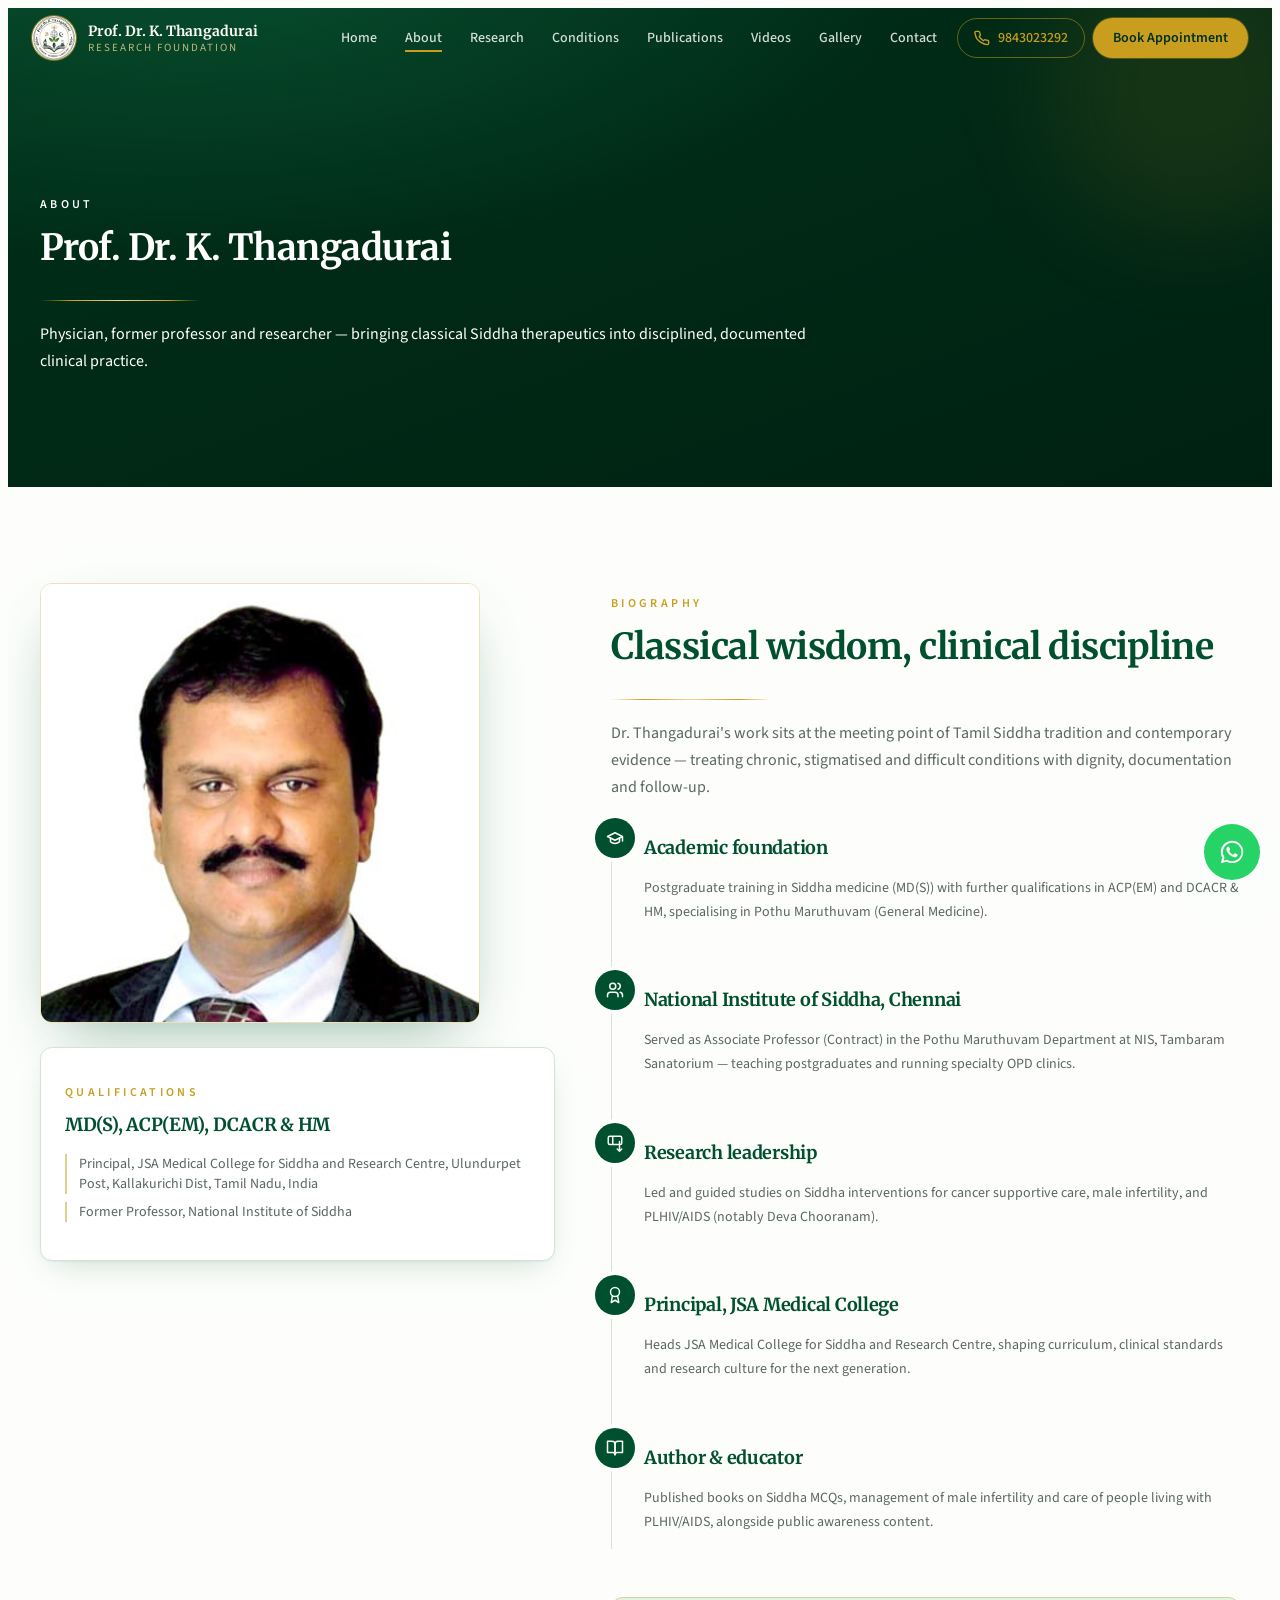
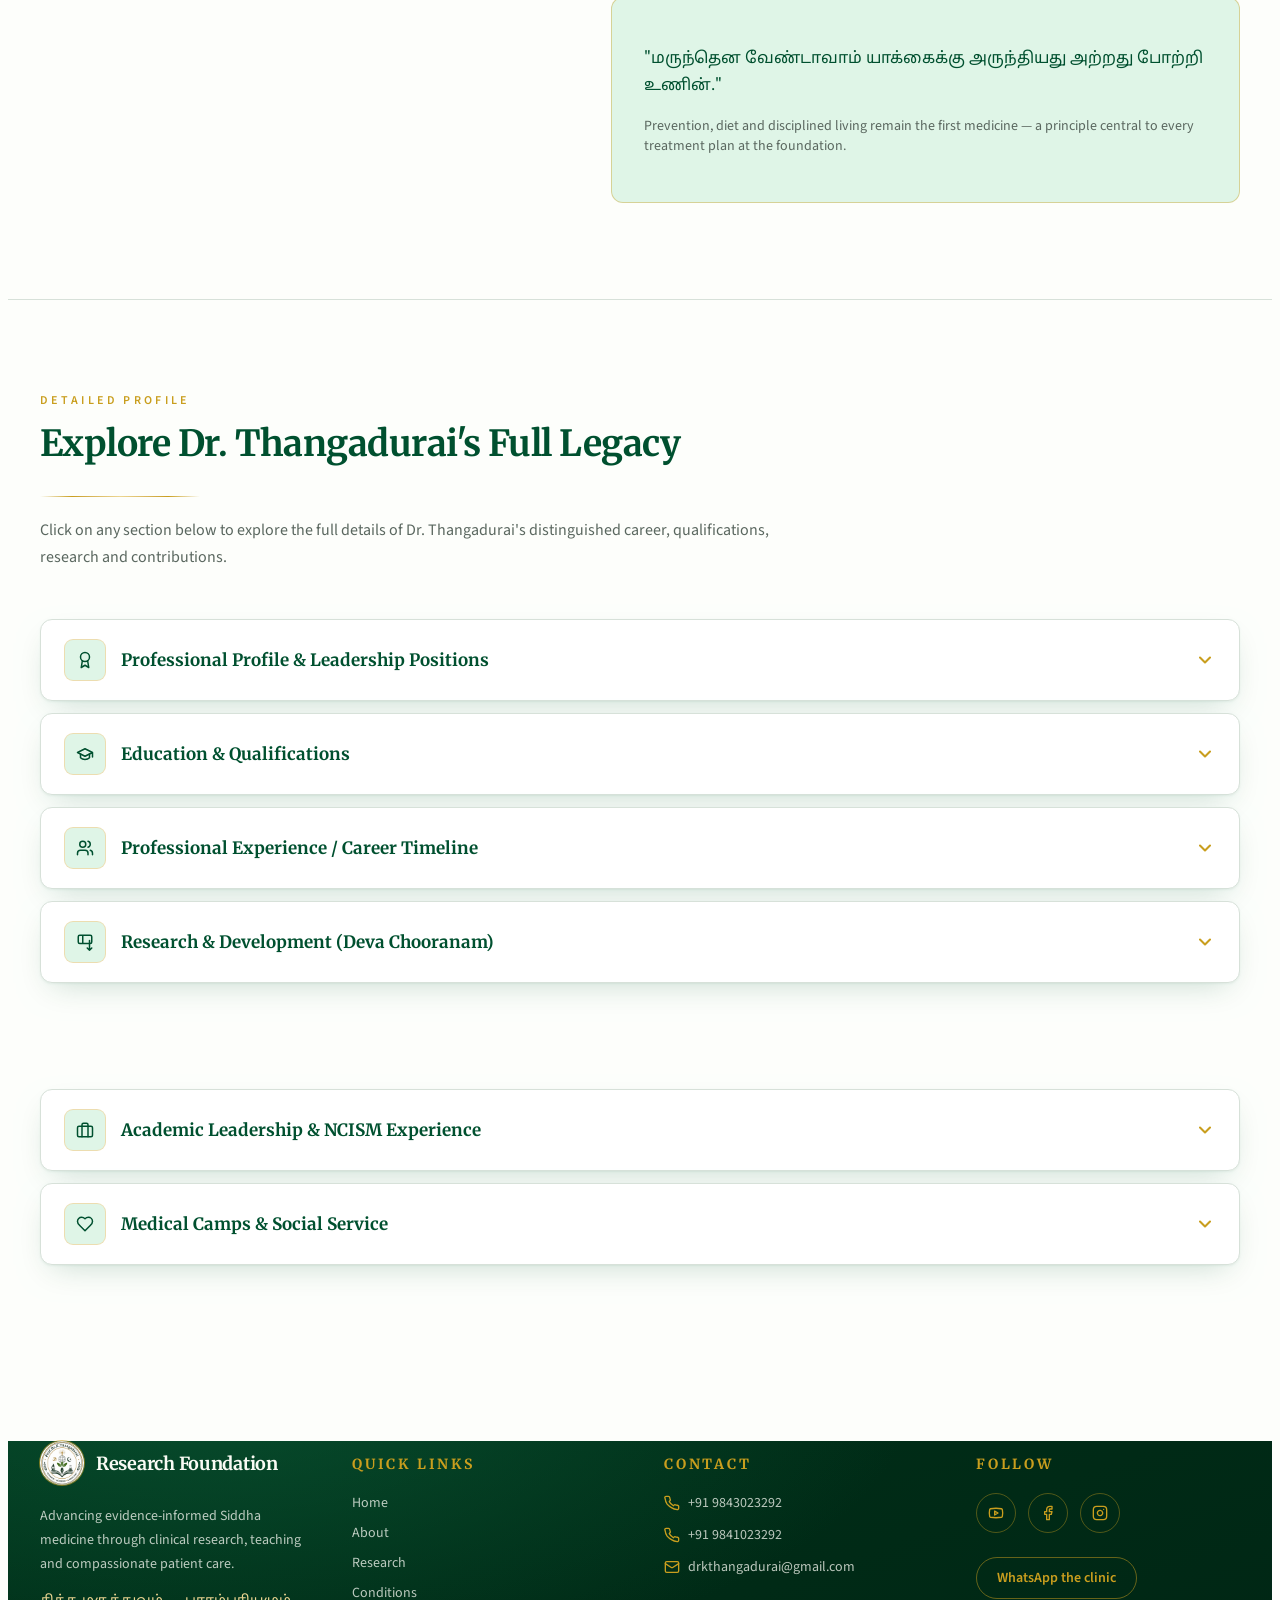
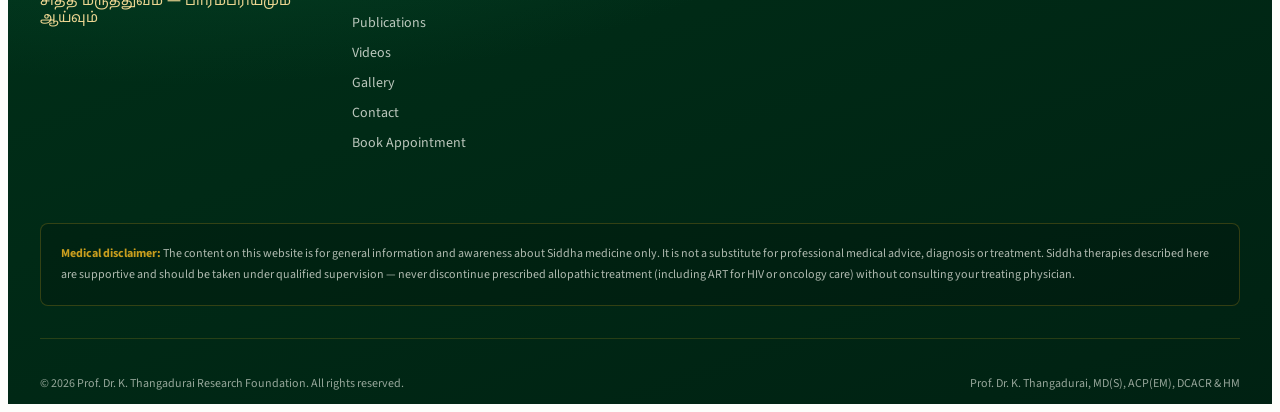
==== about.html @ 07caafc9 "Update: gallery images, appointment dropdown, portrait image, address, service ordering, YouTube vid" ====
<!DOCTYPE html>
<html lang="en">
<head>
  <meta charset="UTF-8" />
  <meta name="viewport" content="width=device-width, initial-scale=1" />
  <title>About Prof. Dr. K. Thangadurai | Siddha Physician &amp; Principal</title>
  <meta name="description" content="Profile of Prof. Dr. K. Thangadurai MD(S) — Principal, JSA Medical College for Siddha and Research Centre, Ulundurpet Post, Kallakurichi Dist, Tamil Nadu, India, Former Professor at the National Institute of Siddha, Chennai." />
  <meta property="og:title" content="About Prof. Dr. K. Thangadurai" />
  <meta property="og:description" content="Siddha physician, academic leader and researcher in cancer care, male infertility, and PLHIV/AIDS." />
  <meta property="og:type" content="profile" />
  <link rel="canonical" href="about.html" />
  <link rel="icon" href="assets/images/favicon.png" type="image/png" />
  <link rel="preconnect" href="https://fonts.googleapis.com" />
  <link rel="preconnect" href="https://fonts.gstatic.com" crossorigin />
  <link rel="stylesheet" href="https://fonts.googleapis.com/css2?family=Merriweather:ital,wght@0,400;0,700;0,900;1,400&family=Source+Sans+3:wght@300;400;500;600;700&family=Noto+Sans+Tamil:wght@400;500;700&display=swap" />
  <link rel="stylesheet" href="css/style.css" />
  <link rel="stylesheet" href="css/responsive.css" />
</head>
<body>
  <canvas id="sparkle-canvas" aria-hidden="true" style="pointer-events:none;position:fixed;inset:0;z-index:90;display:none;"></canvas>
  <div id="sparkle-dot" aria-hidden="true" style="pointer-events:none;position:fixed;top:0;left:0;z-index:91;display:none;width:28px;height:28px;border-radius:50%;border:1px solid oklch(0.72 0.14 88 / 0.7);mix-blend-mode:multiply;transition:width 0.2s,height 0.2s;box-shadow:0 0 18px 2px oklch(0.72 0.14 88 / 0.45);"></div>

  <header id="site-header" class="site-header">
    <div class="header-inner">
      <a href="index.html" class="logo-link">
        <span class="logo-icon" id="logo-icon"><img src="assets/images/logo.png" alt="Prof. Dr. K. Thangadurai logo" width="44" height="44" style="width:100%;height:100%;object-fit:cover;border-radius:50%" /></span>
        <span class="logo-text">
          <span class="logo-name" id="logo-name">Prof. Dr. K. Thangadurai</span>
          <span class="logo-sub" id="logo-sub">Research Foundation</span>
        </span>
      </a>
      <div class="header-actions">
        <nav class="desktop-nav" aria-label="Main navigation">
          <a href="index.html" data-nav-link class="nav-link">Home</a>
          <a href="about.html" data-nav-link class="nav-link">About</a>
          <a href="research.html" data-nav-link class="nav-link">Research</a>
          <a href="conditions.html" data-nav-link class="nav-link">Conditions</a>
          <a href="publications.html" data-nav-link class="nav-link">Publications</a>
          <a href="videos.html" data-nav-link class="nav-link">Videos</a>
          <a href="gallery.html" data-nav-link class="nav-link">Gallery</a>
          <a href="contact.html" data-nav-link class="nav-link">Contact</a>
        </nav>
        <a href="tel:+919843023292" class="phone-btn" id="header-phone-btn">
          <svg viewBox="0 0 24 24" fill="none" stroke="currentColor" stroke-width="2" stroke-linecap="round" stroke-linejoin="round" width="16" height="16" aria-hidden="true"><path d="M22 16.92v3a2 2 0 0 1-2.18 2 19.79 19.79 0 0 1-8.63-3.07A19.5 19.5 0 0 1 4.69 13.73 19.79 19.79 0 0 1 1.61 5.1 2 2 0 0 1 3.59 2h3a2 2 0 0 1 2 1.72c.127.96.361 1.903.7 2.81a2 2 0 0 1-.45 2.11L7.91 9.91a16 16 0 0 0 6.16 6.16l.91-.91a2 2 0 0 1 2.11-.45c.907.339 1.85.573 2.81.7A2 2 0 0 1 22 16.92z"/></svg>
          9843023292
        </a>
        <a href="appointment.html" class="book-btn" id="header-book-btn">Book Appointment</a>
        <button type="button" id="mobile-menu-btn" class="mobile-menu-btn" aria-label="Open menu">
          <svg class="icon-menu" viewBox="0 0 24 24" fill="none" stroke="currentColor" stroke-width="2" stroke-linecap="round" stroke-linejoin="round" width="20" height="20" aria-hidden="true"><line x1="3" y1="6" x2="21" y2="6"/><line x1="3" y1="12" x2="21" y2="12"/><line x1="3" y1="18" x2="21" y2="18"/></svg>
          <svg class="icon-x" viewBox="0 0 24 24" fill="none" stroke="currentColor" stroke-width="2" stroke-linecap="round" stroke-linejoin="round" width="20" height="20" aria-hidden="true" style="display:none;"><line x1="18" y1="6" x2="6" y2="18"/><line x1="6" y1="6" x2="18" y2="18"/></svg>
        </button>
      </div>
    </div>
    <div id="mobile-nav" class="mobile-nav">
      <nav class="mobile-nav-links" aria-label="Mobile navigation">
        <a href="index.html" class="mobile-nav-link">Home</a>
        <a href="about.html" class="mobile-nav-link">About</a>
        <a href="research.html" class="mobile-nav-link">Research</a>
        <a href="conditions.html" class="mobile-nav-link">Conditions</a>
        <a href="publications.html" class="mobile-nav-link">Publications</a>
        <a href="videos.html" class="mobile-nav-link">Videos</a>
        <a href="gallery.html" class="mobile-nav-link">Gallery</a>
        <a href="contact.html" class="mobile-nav-link">Contact</a>
        <a href="appointment.html" class="mobile-book-btn">Book Appointment</a>
      </nav>
    </div>
  </header>

  <main>
    <!-- Page Hero -->
    <section class="page-hero surface-emerald">
      <div aria-hidden="true" class="page-hero-orb animate-float"></div>
      <div class="container">
        <div class="reveal section-heading text-left">
          <p class="eyebrow-text">About</p>
          <h1 class="section-title font-display" style="color:var(--primary-foreground)">Prof. Dr. K. Thangadurai</h1>
          <div class="gold-rule" aria-hidden="true"></div>
          <p class="section-subtitle" style="color:oklch(0.985 0.01 120 / 0.75)">Physician, former professor and researcher — bringing classical Siddha therapeutics into disciplined, documented clinical practice.</p>
        </div>
      </div>
    </section>

    <section class="section-pad">
      <div class="container about-detail-grid">
        <!-- Sticky photo column -->
        <div class="reveal about-sticky-col">
          <img src="assets/images/doctor-portrait.jpg?v=2" alt="Portrait of Prof. Dr. K. Thangadurai" width="1024" height="1280" loading="lazy" class="about-portrait" />
          <div class="about-quals-card">
            <p class="eyebrow-text">Qualifications</p>
            <p class="font-display about-quals-text">MD(S), ACP(EM), DCACR &amp; HM</p>
            <ul class="about-roles-list">
              <li class="about-role-item">Principal, JSA Medical College for Siddha and Research Centre, Ulundurpet Post, Kallakurichi Dist, Tamil Nadu, India</li>
              <li class="about-role-item">Former Professor, National Institute of Siddha</li>
            </ul>
          </div>
        </div>

        <!-- Timeline column -->
        <div>
          <div class="reveal section-heading text-left">
            <p class="eyebrow-text">Biography</p>
            <h2 class="section-title font-display">Classical wisdom, clinical discipline</h2>
            <div class="gold-rule" aria-hidden="true"></div>
            <p class="section-subtitle">Dr. Thangadurai's work sits at the meeting point of Tamil Siddha tradition and contemporary evidence — treating chronic, stigmatised and difficult conditions with dignity, documentation and follow-up.</p>
          </div>
          <ol class="timeline-list mt-12">
            <li class="reveal timeline-item" style="transition-delay:0ms">
              <span class="timeline-icon">
                <svg viewBox="0 0 24 24" fill="none" stroke="currentColor" stroke-width="2" stroke-linecap="round" stroke-linejoin="round" width="18" height="18" aria-hidden="true"><path d="M22 10v6M2 10l10-5 10 5-10 5z"/><path d="M6 12v5c3 3 9 3 12 0v-5"/></svg>
              </span>
              <h3 class="font-display timeline-title">Academic foundation</h3>
              <p class="timeline-text">Postgraduate training in Siddha medicine (MD(S)) with further qualifications in ACP(EM) and DCACR &amp; HM, specialising in Pothu Maruthuvam (General Medicine).</p>
            </li>
            <li class="reveal timeline-item" style="transition-delay:90ms">
              <span class="timeline-icon">
                <svg viewBox="0 0 24 24" fill="none" stroke="currentColor" stroke-width="2" stroke-linecap="round" stroke-linejoin="round" width="18" height="18" aria-hidden="true"><path d="M16 21v-2a4 4 0 0 0-4-4H6a4 4 0 0 0-4 4v2"/><circle cx="9" cy="7" r="4"/><path d="M22 21v-2a4 4 0 0 0-3-3.87"/><path d="M16 3.13a4 4 0 0 1 0 7.75"/></svg>
              </span>
              <h3 class="font-display timeline-title">National Institute of Siddha, Chennai</h3>
              <p class="timeline-text">Served as Associate Professor (Contract) in the Pothu Maruthuvam Department at NIS, Tambaram Sanatorium — teaching postgraduates and running specialty OPD clinics.</p>
            </li>
            <li class="reveal timeline-item" style="transition-delay:180ms">
              <span class="timeline-icon">
                <svg viewBox="0 0 24 24" fill="none" stroke="currentColor" stroke-width="2" stroke-linecap="round" stroke-linejoin="round" width="18" height="18" aria-hidden="true"><path d="M9 3H5a2 2 0 0 0-2 2v4m6-6h10a2 2 0 0 1 2 2v4M9 3v11m0 0H5a2 2 0 0 1-2-2V9m6 5h10a2 2 0 0 0 2-2V9m-6 11 3 3m0 0 3-3m-3 3V10"/></svg>
              </span>
              <h3 class="font-display timeline-title">Research leadership</h3>
              <p class="timeline-text">Led and guided studies on Siddha interventions for cancer supportive care, male infertility, and PLHIV/AIDS (notably Deva Chooranam).</p>
            </li>
            <li class="reveal timeline-item" style="transition-delay:270ms">
              <span class="timeline-icon">
                <svg viewBox="0 0 24 24" fill="none" stroke="currentColor" stroke-width="2" stroke-linecap="round" stroke-linejoin="round" width="18" height="18" aria-hidden="true"><circle cx="12" cy="8" r="6"/><path d="M15.477 12.89 17 22l-5-3-5 3 1.523-9.11"/></svg>
              </span>
              <h3 class="font-display timeline-title">Principal, JSA Medical College</h3>
              <p class="timeline-text">Heads JSA Medical College for Siddha and Research Centre, shaping curriculum, clinical standards and research culture for the next generation.</p>
            </li>
            <li class="reveal timeline-item" style="transition-delay:360ms">
              <span class="timeline-icon">
                <svg viewBox="0 0 24 24" fill="none" stroke="currentColor" stroke-width="2" stroke-linecap="round" stroke-linejoin="round" width="18" height="18" aria-hidden="true"><path d="M2 3h6a4 4 0 0 1 4 4v14a3 3 0 0 0-3-3H2z"/><path d="M22 3h-6a4 4 0 0 0-4 4v14a3 3 0 0 1 3-3h7z"/></svg>
              </span>
              <h3 class="font-display timeline-title">Author &amp; educator</h3>
              <p class="timeline-text">Published books on Siddha MCQs, management of male infertility and care of people living with PLHIV/AIDS, alongside public awareness content.</p>
            </li>
          </ol>
          <div class="reveal about-quote-card mt-12" style="transition-delay:120ms">
            <p class="font-tamil about-quote-text">"மருந்தென வேண்டாவாம் யாக்கைக்கு அருந்தியது அற்றது போற்றி உணின்."</p>
            <p class="about-quote-sub">Prevention, diet and disciplined living remain the first medicine — a principle central to every treatment plan at the foundation.</p>
          </div>
        </div>
      </div>
    </section>

    <!-- Accordion: Detailed Profile -->
    <section class="about-accordion-section">
      <div class="container">
        <div class="reveal about-accordion-heading">
          <p class="eyebrow-text">Detailed Profile</p>
          <h2 class="section-title font-display">Explore Dr. Thangadurai's Full Legacy</h2>
          <div class="gold-rule" aria-hidden="true"></div>
          <p class="section-subtitle">Click on any section below to explore the full details of Dr. Thangadurai's distinguished career, qualifications, research and contributions.</p>
        </div>

        <div class="accordion-list" id="about-accordion">

          <!-- 1. Professional Profile -->
          <div class="accordion-item reveal" id="acc-1" style="transition-delay:0ms">
            <button class="accordion-trigger" type="button" aria-expanded="false" aria-controls="acc-body-1" id="acc-btn-1">
              <span class="accordion-trigger-left">
                <span class="accordion-icon-wrap" aria-hidden="true">
                  <svg viewBox="0 0 24 24" fill="none" stroke="currentColor" stroke-width="2" stroke-linecap="round" stroke-linejoin="round" width="18" height="18"><circle cx="12" cy="8" r="6"/><path d="M15.477 12.89 17 22l-5-3-5 3 1.523-9.11"/></svg>
                </span>
                <span class="accordion-trigger-label">Professional Profile &amp; Leadership Positions</span>
              </span>
              <svg class="accordion-chevron" viewBox="0 0 24 24" fill="none" stroke="currentColor" stroke-width="2.5" stroke-linecap="round" stroke-linejoin="round" width="20" height="20" aria-hidden="true"><path d="m6 9 6 6 6-6"/></svg>
            </button>
            <div class="accordion-body" id="acc-body-1" role="region" aria-labelledby="acc-btn-1">
              <div class="accordion-body-inner">
                <div class="accordion-content">
                  <p><strong>Full Name &amp; Title:</strong> Prof. Dr. K. Thangadurai MD(S), ACP(EM), DCAcR&amp;HM</p>
                  <ul class="accordion-content-list">
                    <li>Principal, JSA Medical College for Siddha and Research Centre, Ulundurpet Post, Kallakurichi Dist, Tamil Nadu, India</li>
                    <li>President, Deva Medical Trust</li>
                    <li>Former Professor, National Institute of Siddha</li>
                    <li>Syndicate Member, The TN Dr. MGR Medical University</li>
                    <li>Former Member, Board of Studies, The TN Dr. MGR Medical University</li>
                    <li>Consultant, Bharathiraja Multi Specialty Hospital, T. Nagar, Chennai</li>
                  </ul>
                </div>
              </div>
            </div>
          </div>

          <!-- 2. Education & Qualifications -->
          <div class="accordion-item reveal" id="acc-2" style="transition-delay:60ms">
            <button class="accordion-trigger" type="button" aria-expanded="false" aria-controls="acc-body-2" id="acc-btn-2">
              <span class="accordion-trigger-left">
                <span class="accordion-icon-wrap" aria-hidden="true">
                  <svg viewBox="0 0 24 24" fill="none" stroke="currentColor" stroke-width="2" stroke-linecap="round" stroke-linejoin="round" width="18" height="18"><path d="M22 10v6M2 10l10-5 10 5-10 5z"/><path d="M6 12v5c3 3 9 3 12 0v-5"/></svg>
                </span>
                <span class="accordion-trigger-label">Education &amp; Qualifications</span>
              </span>
              <svg class="accordion-chevron" viewBox="0 0 24 24" fill="none" stroke="currentColor" stroke-width="2.5" stroke-linecap="round" stroke-linejoin="round" width="20" height="20" aria-hidden="true"><path d="m6 9 6 6 6-6"/></svg>
            </button>
            <div class="accordion-body" id="acc-body-2" role="region" aria-labelledby="acc-btn-2">
              <div class="accordion-body-inner">
                <div class="accordion-content">
                  <ul class="accordion-content-list">
                    <li>SSLC &amp; Higher Secondary – Govt Boys Hr. Sec School, Harur</li>
                    <li>BSMS – Government Siddha Medical College, Chennai</li>
                    <li>MD(Siddha) – General Medicine / Pothu Maruthuvam, Govt Siddha Medical College, Chennai</li>
                    <li>ACP(EM) – Medvarsity, Apollo Hospitals / Martin Luther Christian University</li>
                    <li>DCAcR &amp; HM – New Delhi</li>
                  </ul>
                </div>
              </div>
            </div>
          </div>

          <!-- 3. Career Timeline -->
          <div class="accordion-item reveal" id="acc-3" style="transition-delay:120ms">
            <button class="accordion-trigger" type="button" aria-expanded="false" aria-controls="acc-body-3" id="acc-btn-3">
              <span class="accordion-trigger-left">
                <span class="accordion-icon-wrap" aria-hidden="true">
                  <svg viewBox="0 0 24 24" fill="none" stroke="currentColor" stroke-width="2" stroke-linecap="round" stroke-linejoin="round" width="18" height="18"><path d="M16 21v-2a4 4 0 0 0-4-4H6a4 4 0 0 0-4 4v2"/><circle cx="9" cy="7" r="4"/><path d="M22 21v-2a4 4 0 0 0-3-3.87"/><path d="M16 3.13a4 4 0 0 1 0 7.75"/></svg>
                </span>
                <span class="accordion-trigger-label">Professional Experience / Career Timeline</span>
              </span>
              <svg class="accordion-chevron" viewBox="0 0 24 24" fill="none" stroke="currentColor" stroke-width="2.5" stroke-linecap="round" stroke-linejoin="round" width="20" height="20" aria-hidden="true"><path d="m6 9 6 6 6-6"/></svg>
            </button>
            <div class="accordion-body" id="acc-body-3" role="region" aria-labelledby="acc-btn-3">
              <div class="accordion-body-inner">
                <div class="accordion-content">
                  <ul class="accordion-content-list">
                    <li>Siddha Consultant – Siddha Clinic, Salem</li>
                    <li>Lecturer – Velumailu Siddha Medical College</li>
                    <li>Emergency Medical Officer – National Institute of Siddha</li>
                    <li>Associate Professor – National Institute of Siddha</li>
                    <li>Principal, JSA Medical College for Siddha and Research Centre, Ulundurpet Post, Kallakurichi Dist, Tamil Nadu, India <em>(Current)</em></li>
                  </ul>
                </div>
              </div>
            </div>
          </div>

          <!-- 4. Research & Development -->
          <div class="accordion-item reveal" id="acc-4" style="transition-delay:180ms">
            <button class="accordion-trigger" type="button" aria-expanded="false" aria-controls="acc-body-4" id="acc-btn-4">
              <span class="accordion-trigger-left">
                <span class="accordion-icon-wrap" aria-hidden="true">
                  <svg viewBox="0 0 24 24" fill="none" stroke="currentColor" stroke-width="2" stroke-linecap="round" stroke-linejoin="round" width="18" height="18"><path d="M9 3H5a2 2 0 0 0-2 2v4m6-6h10a2 2 0 0 1 2 2v4M9 3v11m0 0H5a2 2 0 0 1-2-2V9m6 5h10a2 2 0 0 0 2-2V9m-6 11 3 3m0 0 3-3m-3 3V10"/></svg>
                </span>
                <span class="accordion-trigger-label">Research &amp; Development (Deva Chooranam)</span>
              </span>
              <svg class="accordion-chevron" viewBox="0 0 24 24" fill="none" stroke="currentColor" stroke-width="2.5" stroke-linecap="round" stroke-linejoin="round" width="20" height="20" aria-hidden="true"><path d="m6 9 6 6 6-6"/></svg>
            </button>
            <div class="accordion-body" id="acc-body-4" role="region" aria-labelledby="acc-btn-4">
              <div class="accordion-body-inner">
                <div class="accordion-content">
                  <ul class="accordion-content-list">
                    <li>Focused on Polyherbal Siddha formulation for PLHIV/AIDS research.</li>
                    <li>Pilot study conducted at the National Institute of Siddha.</li>
                  </ul>
                  <div class="accordion-badge-row">
                    <span class="accordion-badge">IEC No: NIS/13-IEC/2017-1-29/22-11-2017</span>
                    <span class="accordion-badge">IAEC No: NIS/IAEC-VI/24042018/03</span>
                    <span class="accordion-badge">CTRI No: CTRI/2018/04/012909</span>
                  </div>
                </div>
              </div>
            </div>
          </div>

          <!-- 5. Books & Publications -->
          <div class="accordion-item reveal" id="acc-5" style="transition-delay:240ms">
            <button class="accordion-trigger" type="button" aria-expanded="false" aria-controls="acc-body-5" id="acc-btn-5">
              <span class="accordion-trigger-left">
                <span class="accordion-icon-wrap" aria-hidden="true">
                  <svg viewBox="0 0 24 24" fill="none" stroke="currentColor" stroke-width="2" stroke-linecap="round" stroke-linejoin="round" width="18" height="18"><path d="M2 3h6a4 4 0 0 1 4 4v14a3 3 0 0 0-3-3H2z"/><path d="M22 3h-6a4 4 0 0 0-4 4v14a3 3 0 0 1 3-3h7z"/></svg>
                </span>
                <span class="accordion-trigger-label">Books &amp; International Publications</span>
              </span>
              <svg class="accordion-chevron" viewBox="0 0 24 24" fill="none" stroke="currentColor" stroke-width="2.5" stroke-linecap="round" stroke-linejoin="round" width="20" height="20" aria-hidden="true"><path d="m6 9 6 6 6-6"/></svg>
            </button>
            <div class="accordion-body" id="acc-body-5" role="region" aria-labelledby="acc-btn-5">
              <div class="accordion-body-inner">
                <div class="accordion-content">
                  <ul class="accordion-content-list">
                    <li>Author of books on Heart Attack, Siddha MCQ/NEET, Cancer Lifestyle, and Male Infertility.</li>
                    <li>Over 36 research and review articles published in international journals.</li>
                  </ul>
                  <div class="accordion-badge-row">
                    <span class="accordion-badge">Cancer Research</span>
                    <span class="accordion-badge">Male Infertility</span>
                    <span class="accordion-badge">PLHIV/AIDS Research</span>
                    <span class="accordion-badge">General Siddha</span>
                  </div>
                </div>
              </div>
            </div>
          </div>

          <!-- 6. Academic Leadership -->
          <div class="accordion-item reveal" id="acc-6" style="transition-delay:300ms">
            <button class="accordion-trigger" type="button" aria-expanded="false" aria-controls="acc-body-6" id="acc-btn-6">
              <span class="accordion-trigger-left">
                <span class="accordion-icon-wrap" aria-hidden="true">
                  <svg viewBox="0 0 24 24" fill="none" stroke="currentColor" stroke-width="2" stroke-linecap="round" stroke-linejoin="round" width="18" height="18"><rect width="20" height="14" x="2" y="7" rx="2" ry="2"/><path d="M16 21V5a2 2 0 0 0-2-2h-4a2 2 0 0 0-2 2v16"/></svg>
                </span>
                <span class="accordion-trigger-label">Academic Leadership &amp; NCISM Experience</span>
              </span>
              <svg class="accordion-chevron" viewBox="0 0 24 24" fill="none" stroke="currentColor" stroke-width="2.5" stroke-linecap="round" stroke-linejoin="round" width="20" height="20" aria-hidden="true"><path d="m6 9 6 6 6-6"/></svg>
            </button>
            <div class="accordion-body" id="acc-body-6" role="region" aria-labelledby="acc-btn-6">
              <div class="accordion-body-inner">
                <div class="accordion-content">
                  <ul class="accordion-content-list">
                    <li>NCISM Observer / Visitor roles for college inspections.</li>
                    <li>AYUSH and BSMS affiliation inspection responsibilities.</li>
                    <li>Syllabus committee member and Postgraduate teaching experience.</li>
                  </ul>
                </div>
              </div>
            </div>
          </div>

          <!-- 7. Medical Camps & Social Service -->
          <div class="accordion-item reveal" id="acc-7" style="transition-delay:360ms">
            <button class="accordion-trigger" type="button" aria-expanded="false" aria-controls="acc-body-7" id="acc-btn-7">
              <span class="accordion-trigger-left">
                <span class="accordion-icon-wrap" aria-hidden="true">
                  <svg viewBox="0 0 24 24" fill="none" stroke="currentColor" stroke-width="2" stroke-linecap="round" stroke-linejoin="round" width="18" height="18"><path d="M19 14c1.49-1.46 3-3.21 3-5.5A5.5 5.5 0 0 0 16.5 3c-1.76 0-3 .5-4.5 2-1.5-1.5-2.74-2-4.5-2A5.5 5.5 0 0 0 2 8.5c0 2.3 1.5 4.05 3 5.5l7 7Z"/></svg>
                </span>
                <span class="accordion-trigger-label">Medical Camps &amp; Social Service</span>
              </span>
              <svg class="accordion-chevron" viewBox="0 0 24 24" fill="none" stroke="currentColor" stroke-width="2.5" stroke-linecap="round" stroke-linejoin="round" width="20" height="20" aria-hidden="true"><path d="m6 9 6 6 6-6"/></svg>
            </button>
            <div class="accordion-body" id="acc-body-7" role="region" aria-labelledby="acc-btn-7">
              <div class="accordion-body-inner">
                <div class="accordion-content">
                  <ul class="accordion-content-list">
                    <li>Conducted numerous free Siddha medical camps and community healthcare initiatives.</li>
                    <li>Active in COVID-19 awareness and medical inpatient services.</li>
                  </ul>
                </div>
              </div>
            </div>
          </div>

        </div><!-- end .accordion-list -->
      </div>
    </section>
  </main>


  <footer class="site-footer surface-emerald">
    <div class="container">
      <div class="footer-grid">
        <div>
          <div class="footer-logo">
            <span class="footer-logo-icon"><img src="assets/images/logo.png" alt="Prof. Dr. K. Thangadurai logo" width="44" height="44" style="width:100%;height:100%;object-fit:cover;border-radius:50%" /></span>
            <span class="footer-logo-name font-display">Research Foundation</span>
          </div>
          <p class="footer-desc">Advancing evidence-informed Siddha medicine through clinical research, teaching and compassionate patient care.</p>
          <p class="font-tamil footer-tamil">சித்த மருத்துவம் — பாரம்பரியமும் ஆய்வும்</p>
        </div>
        <div>
          <h3 class="footer-heading font-display">Quick Links</h3>
          <ul class="footer-links">
            <li><a href="index.html" class="footer-link">Home</a></li>
            <li><a href="about.html" class="footer-link">About</a></li>
            <li><a href="research.html" class="footer-link">Research</a></li>
            <li><a href="conditions.html" class="footer-link">Conditions</a></li>
            <li><a href="publications.html" class="footer-link">Publications</a></li>
            <li><a href="videos.html" class="footer-link">Videos</a></li>
            <li><a href="gallery.html" class="footer-link">Gallery</a></li>
            <li><a href="contact.html" class="footer-link">Contact</a></li>
            <li><a href="appointment.html" class="footer-link">Book Appointment</a></li>
          </ul>
        </div>
        <div>
          <h3 class="footer-heading font-display">Contact</h3>
          <ul class="footer-contact-list">
            <li class="footer-contact-item">
              <svg viewBox="0 0 24 24" fill="none" stroke="currentColor" stroke-width="2" stroke-linecap="round" stroke-linejoin="round" width="16" height="16" class="text-gold shrink-0" aria-hidden="true"><path d="M22 16.92v3a2 2 0 0 1-2.18 2 19.79 19.79 0 0 1-8.63-3.07A19.5 19.5 0 0 1 4.69 13.73 19.79 19.79 0 0 1 1.61 5.1 2 2 0 0 1 3.59 2h3a2 2 0 0 1 2 1.72c.127.96.361 1.903.7 2.81a2 2 0 0 1-.45 2.11L7.91 9.91a16 16 0 0 0 6.16 6.16l.91-.91a2 2 0 0 1 2.11-.45c.907.339 1.85.573 2.81.7A2 2 0 0 1 22 16.92z"/></svg>
              <a href="tel:+919843023292" class="footer-link">+91 9843023292</a>
            </li>
            <li class="footer-contact-item">
              <svg viewBox="0 0 24 24" fill="none" stroke="currentColor" stroke-width="2" stroke-linecap="round" stroke-linejoin="round" width="16" height="16" class="text-gold shrink-0" aria-hidden="true"><path d="M22 16.92v3a2 2 0 0 1-2.18 2 19.79 19.79 0 0 1-8.63-3.07A19.5 19.5 0 0 1 4.69 13.73 19.79 19.79 0 0 1 1.61 5.1 2 2 0 0 1 3.59 2h3a2 2 0 0 1 2 1.72c.127.96.361 1.903.7 2.81a2 2 0 0 1-.45 2.11L7.91 9.91a16 16 0 0 0 6.16 6.16l.91-.91a2 2 0 0 1 2.11-.45c.907.339 1.85.573 2.81.7A2 2 0 0 1 22 16.92z"/></svg>
              <a href="tel:+919841023292" class="footer-link">+91 9841023292</a>
            </li>
            <li class="footer-contact-item">
              <svg viewBox="0 0 24 24" fill="none" stroke="currentColor" stroke-width="2" stroke-linecap="round" stroke-linejoin="round" width="16" height="16" class="text-gold shrink-0" aria-hidden="true"><rect width="20" height="16" x="2" y="4" rx="2"/><path d="m22 7-8.97 5.7a1.94 1.94 0 0 1-2.06 0L2 7"/></svg>
              <a href="mailto:drkthangadurai@gmail.com" class="footer-link" style="word-break:break-all">drkthangadurai@gmail.com</a>
            </li>
          </ul>
        </div>
        <div>
          <h3 class="footer-heading font-display">Follow</h3>
          <div class="footer-social">
            <a href="https://youtube.com/@doctorgoldsk39?si=NScjf9yyjfBXE1gR" aria-label="YouTube" target="_blank" rel="noopener noreferrer" class="social-btn">
              <svg viewBox="0 0 24 24" fill="none" stroke="currentColor" stroke-width="2" stroke-linecap="round" stroke-linejoin="round" width="16" height="16" aria-hidden="true"><path d="M2.5 17a24.12 24.12 0 0 1 0-10 2 2 0 0 1 1.4-1.4 49.56 49.56 0 0 1 16.2 0A2 2 0 0 1 21.5 7a24.12 24.12 0 0 1 0 10 2 2 0 0 1-1.4 1.4 49.55 49.55 0 0 1-16.2 0A2 2 0 0 1 2.5 17"/><path d="m10 15 5-3-5-3z"/></svg>
            </a>
            <a href="https://www.facebook.com/" aria-label="Facebook" target="_blank" rel="noopener noreferrer" class="social-btn">
              <svg viewBox="0 0 24 24" fill="none" stroke="currentColor" stroke-width="2" stroke-linecap="round" stroke-linejoin="round" width="16" height="16" aria-hidden="true"><path d="M18 2h-3a5 5 0 0 0-5 5v3H7v4h3v8h4v-8h3l1-4h-4V7a1 1 0 0 1 1-1h3z"/></svg>
            </a>
            <a href="https://www.instagram.com/" aria-label="Instagram" target="_blank" rel="noopener noreferrer" class="social-btn">
              <svg viewBox="0 0 24 24" fill="none" stroke="currentColor" stroke-width="2" stroke-linecap="round" stroke-linejoin="round" width="16" height="16" aria-hidden="true"><rect width="20" height="20" x="2" y="2" rx="5" ry="5"/><path d="M16 11.37A4 4 0 1 1 12.63 8 4 4 0 0 1 16 11.37z"/><line x1="17.5" x2="17.51" y1="6.5" y2="6.5"/></svg>
            </a>
          </div>
          <a href="https://wa.me/919841023292?text=Hello%20Doctor%2C%20I%20would%20like%20to%20book%20a%20Siddha%20consultation." target="_blank" rel="noopener noreferrer" class="footer-wa-btn mt-6">WhatsApp the clinic</a>
        </div>
      </div>
      <div class="footer-disclaimer">
        <strong class="text-gold">Medical disclaimer:</strong> The content on this website is for general information and awareness about Siddha medicine only. It is not a substitute for professional medical advice, diagnosis or treatment. Siddha therapies described here are supportive and should be taken under qualified supervision — never discontinue prescribed allopathic treatment (including ART for HIV or oncology care) without consulting your treating physician.
      </div>
      <div class="footer-bottom">
        <p>&copy; <span id="footer-year"></span> Prof. Dr. K. Thangadurai Research Foundation. All rights reserved.</p>
        <p>Prof. Dr. K. Thangadurai, MD(S), ACP(EM), DCACR &amp; HM</p>
      </div>
    </div>
  </footer>

  <a href="https://wa.me/919841023292?text=Hello%20Doctor%2C%20I%20would%20like%20to%20book%20a%20Siddha%20consultation." target="_blank" rel="noopener noreferrer" aria-label="Chat with us on WhatsApp" class="whatsapp-btn animate-pulse-ring">
    <svg viewBox="0 0 32 32" style="width:28px;height:28px;fill:white;" aria-hidden="true">
      <path d="M16.02 3.2c-7.06 0-12.8 5.73-12.8 12.79 0 2.25.59 4.45 1.72 6.39L3.2 28.8l6.6-1.72a12.77 12.77 0 0 0 6.22 1.59h.01c7.05 0 12.79-5.74 12.79-12.8 0-3.42-1.33-6.63-3.75-9.04a12.68 12.68 0 0 0-9.05-3.63zm0 23.28h-.01c-1.86 0-3.69-.5-5.28-1.45l-.38-.22-3.92 1.02 1.05-3.82-.25-.39a10.6 10.6 0 0 1-1.63-5.66c0-5.87 4.78-10.64 10.65-10.64 2.84 0 5.51 1.11 7.52 3.12a10.57 10.57 0 0 1 3.11 7.53c0 5.87-4.78 10.64-10.64 10.64zm5.84-7.97c-.32-.16-1.89-.93-2.18-1.04-.29-.11-.5-.16-.72.16-.21.32-.82 1.04-1.01 1.25-.19.21-.37.24-.69.08-.32-.16-1.35-.5-2.57-1.59-.95-.85-1.59-1.89-1.78-2.21-.19-.32-.02-.5.14-.66.15-.14.32-.37.48-.56.16-.19.21-.32.32-.53.11-.21.05-.4-.03-.56-.08-.16-.72-1.73-.99-2.37-.26-.62-.52-.54-.72-.55l-.61-.01c-.21 0-.56.08-.85.4-.29.32-1.11 1.09-1.11 2.66s1.14 3.08 1.3 3.29c.16.21 2.24 3.42 5.43 4.8.76.33 1.35.52 1.81.67.76.24 1.45.21 2 .13.61-.09 1.89-.77 2.15-1.52.27-.75.27-1.38.19-1.52-.08-.13-.29-.21-.61-.37z"/>
    </svg>
  </a>

  <script>
    if (!window.matchMedia('(pointer: coarse)').matches && window.innerWidth >= 768) {
      document.getElementById('sparkle-canvas').style.display = 'block';
      document.getElementById('sparkle-dot').style.display = 'block';
    }
    document.getElementById('footer-year').textContent = new Date().getFullYear();
  </script>
  <script src="js/main.js"></script>
</body>
</html>
---- css/style.css ----
/*
 * Prof. Dr. K. Thangadurai Research Foundation — Static Site CSS
 * Hostinger-ready. No framework, no build process needed.
 * Compiled from the original Tailwind source + custom design system.
 */

/* ─── Import compiled Tailwind utilities ─────────────────────
   The style.css file is the full compiled production CSS from Vite/Tailwind.
   All Tailwind utility classes used in the React app are already included.
   We only add the layout/component CSS here on top of it.
   ─────────────────────────────────────────────────────────── */

/* Smooth scroll */
html { scroll-behavior: smooth; }

/* Font aliases (already set via CSS vars in compiled CSS, but ensure body) */
body {
  font-family: "Source Sans 3", "Noto Sans Tamil", system-ui, sans-serif;
  background-color: oklch(0.995 0.004 120);
  color: oklch(0.22 0.03 160);
  -webkit-font-smoothing: antialiased;
}

/* ─── Design tokens (mirror of styles.css :root) ───────────── */
:root {
  --radius: 0.5rem;
  --background: oklch(0.995 0.004 120);
  --foreground: oklch(0.22 0.03 160);
  --card: oklch(1 0 0);
  --card-foreground: oklch(0.22 0.03 160);
  --primary: oklch(0.38 0.09 158);
  --primary-foreground: oklch(0.985 0.01 120);
  --primary-deep: oklch(0.27 0.07 158);
  --primary-soft: oklch(0.95 0.03 158);
  --secondary: oklch(0.96 0.015 150);
  --secondary-foreground: oklch(0.3 0.06 158);
  --muted: oklch(0.965 0.01 150);
  --muted-foreground: oklch(0.5 0.02 160);
  --gold: oklch(0.72 0.14 88);
  --gold-soft: oklch(0.88 0.09 92);
  --destructive: oklch(0.577 0.245 27.325);
  --border: oklch(0.9 0.015 150);
  --input: oklch(0.9 0.015 150);
  --ring: oklch(0.38 0.09 158);
  --shadow-card: 0 1px 2px oklch(0.38 0.09 158 / 0.06), 0 12px 32px -12px oklch(0.38 0.09 158 / 0.22);
  --shadow-elevated: 0 24px 60px -24px oklch(0.38 0.09 158 / 0.45);
  --shadow-gold: 0 0 0 1px oklch(0.72 0.14 88 / 0.35), 0 16px 40px -20px oklch(0.72 0.14 88 / 0.6);
}

/* ─── Keyframes ─────────────────────────────────────────────── */
@keyframes float {
  0%, 100% { transform: translateY(0) rotate(0deg); }
  50% { transform: translateY(-18px) rotate(3deg); }
}
@keyframes pulse-ring {
  0% { box-shadow: 0 0 0 0 oklch(0.62 0.16 150 / 0.7); }
  70% { box-shadow: 0 0 0 18px oklch(0.62 0.16 150 / 0); }
  100% { box-shadow: 0 0 0 0 oklch(0.62 0.16 150 / 0); }
}
@keyframes fade-in {
  from { opacity: 0; transform: translateY(-8px); }
  to { opacity: 1; transform: none; }
}
@keyframes scale-in {
  from { opacity: 0; transform: scale(0.95); }
  to { opacity: 1; transform: scale(1); }
}

.animate-float { animation: float 7s ease-in-out infinite; }
.animate-pulse-ring { animation: pulse-ring 2.4s ease-out infinite; }
.animate-fade-in { animation: fade-in 0.25s ease-out; }
.animate-scale-in { animation: scale-in 0.35s ease-out; }

/* ─── Reveal animation ──────────────────────────────────────── */
.reveal {
  opacity: 0;
  transform: translateY(28px) scale(0.985);
  transition: opacity 0.75s cubic-bezier(0.16, 1, 0.3, 1),
              transform 0.75s cubic-bezier(0.16, 1, 0.3, 1);
  will-change: opacity, transform;
}
.reveal[data-visible="true"] {
  opacity: 1;
  transform: none;
}
@media (prefers-reduced-motion: reduce) {
  .reveal { opacity: 1; transform: none; }
}

/* ─── Card lift hover ───────────────────────────────────────── */
.card-lift {
  transition: transform 0.4s cubic-bezier(0.16, 1, 0.3, 1),
              box-shadow 0.4s cubic-bezier(0.16, 1, 0.3, 1),
              border-color 0.4s ease;
}
.card-lift:hover {
  transform: translateY(-6px);
  box-shadow: var(--shadow-elevated);
  border-color: color-mix(in oklab, var(--gold) 55%, transparent);
}

/* ─── Gold rule ─────────────────────────────────────────────── */
.gold-rule {
  height: 1px;
  width: 10rem;
  background: linear-gradient(90deg, transparent, var(--gold) 20%, var(--gold-soft) 50%, var(--gold) 80%, transparent);
}
.rule-centered { margin-left: auto; margin-right: auto; }

/* ─── Gold text gradient ────────────────────────────────────── */
.text-gradient-gold {
  background: linear-gradient(100deg, var(--gold) 0%, var(--gold-soft) 45%, var(--gold) 100%);
  -webkit-background-clip: text;
  background-clip: text;
  color: transparent;
}

/* ─── Surface emerald ───────────────────────────────────────── */
.surface-emerald {
  background:
    radial-gradient(1200px 500px at 15% -10%, oklch(0.45 0.1 158 / 0.55), transparent 60%),
    linear-gradient(160deg, var(--primary-deep), oklch(0.22 0.05 160));
}

/* ─── Font helpers ──────────────────────────────────────────── */
.font-display {
  font-family: "Merriweather", "Noto Serif Tamil", Georgia, serif;
  letter-spacing: -0.015em;
}
.font-tamil { font-family: "Noto Sans Tamil", "Source Sans 3", sans-serif; }

/* ─── Text colors ───────────────────────────────────────────── */
.text-gold { color: var(--gold); }
.text-primary { color: var(--primary); }
.text-muted { color: var(--muted-foreground); }

/* ─── Container ─────────────────────────────────────────────── */
.container {
  max-width: 80rem;
  margin-left: auto;
  margin-right: auto;
  padding-left: 1rem;
  padding-right: 1rem;
}
@media (min-width: 1024px) {
  .container { padding-left: 2rem; padding-right: 2rem; }
}

/* ─── Section spacing ───────────────────────────────────────── */
.section-pad { padding-top: 6rem; padding-bottom: 6rem; }
.mt-8 { margin-top: 2rem; }
.mt-9 { margin-top: 2.25rem; }
.mt-12 { margin-top: 3rem; }
.mt-14 { margin-top: 3.5rem; }
.mt-16 { margin-top: 4rem; }
.mt-6 { margin-top: 1.5rem; }
.mt-5 { margin-top: 1.25rem; }

/* ─── Section heading ───────────────────────────────────────── */
.section-heading { max-width: 48rem; }
.section-heading.text-center { margin-left: auto; margin-right: auto; text-align: center; }
.section-heading.text-left { text-align: left; }
.eyebrow-text {
  font-size: 0.75rem;
  font-weight: 600;
  letter-spacing: 0.28em;
  text-transform: uppercase;
  color: var(--gold);
}
.section-title {
  margin-top: 0.75rem;
  font-size: 1.875rem;
  font-weight: 700;
  color: var(--primary);
  text-wrap: balance;
}
@media (min-width: 640px) { .section-title { font-size: 2.25rem; } }
.section-subtitle {
  margin-top: 1.25rem;
  font-size: 1rem;
  line-height: 1.7;
  color: var(--muted-foreground);
}

/* ─── Buttons ───────────────────────────────────────────────── */
.btn-gold {
  display: inline-flex;
  align-items: center;
  height: 3rem;
  padding: 0 1.75rem;
  border-radius: 9999px;
  background: var(--gold);
  color: var(--primary-deep);
  font-weight: 600;
  box-shadow: var(--shadow-gold);
  transition: transform 0.2s;
  text-decoration: none;
  font-size: 0.9375rem;
}
.btn-gold:hover { transform: scale(1.03); }

.btn-primary {
  display: inline-flex;
  align-items: center;
  height: 3rem;
  padding: 0 1.75rem;
  border-radius: 9999px;
  background: var(--primary);
  color: var(--primary-foreground);
  font-weight: 600;
  transition: background 0.2s;
  text-decoration: none;
  font-size: 0.9375rem;
}
.btn-primary:hover { background: var(--primary-deep); }

.btn-outline-white {
  display: inline-flex;
  align-items: center;
  gap: 0.5rem;
  height: 3rem;
  padding: 0 1.75rem;
  border-radius: 9999px;
  border: 1px solid oklch(0.985 0.01 120 / 0.4);
  color: var(--primary-foreground);
  font-weight: 600;
  transition: border-color 0.2s, color 0.2s;
  text-decoration: none;
  font-size: 0.9375rem;
}
.btn-outline-white:hover { border-color: var(--gold); color: var(--gold); }

.btn-outline-gold {
  display: inline-flex;
  align-items: center;
  height: 3rem;
  padding: 0 1.75rem;
  border-radius: 9999px;
  border: 1px solid var(--gold);
  color: var(--primary);
  font-weight: 600;
  transition: background 0.2s;
  text-decoration: none;
  font-size: 0.9375rem;
}
.btn-outline-gold:hover { background: var(--primary-soft); }

.btn-outline-primary {
  display: inline-flex;
  align-items: center;
  gap: 0.5rem;
  height: 2.75rem;
  padding: 0 1.25rem;
  border-radius: 9999px;
  border: 1px solid oklch(0.72 0.14 88 / 0.5);
  color: var(--primary);
  font-weight: 600;
  font-size: 0.875rem;
  transition: background 0.2s;
  text-decoration: none;
}
.btn-outline-primary:hover { background: var(--primary-soft); }

/* ─── CTA Row ───────────────────────────────────────────────── */
.cta-row {
  display: flex;
  flex-wrap: wrap;
  justify-content: center;
  gap: 0.75rem;
  margin-top: 2.25rem;
}

/* ─── HEADER ────────────────────────────────────────────────── */
.site-header {
  position: fixed;
  inset-inline: 0;
  top: 0;
  z-index: 70;
  transition: all 0.5s;
  border-bottom: 1px solid transparent;
  padding-top: 1rem;
  padding-bottom: 1rem;
}
.site-header.scrolled {
  border-bottom-color: oklch(0.72 0.14 88 / 0.25);
  background: oklch(0.995 0.004 120 / 0.9);
  padding-top: 0.5rem;
  padding-bottom: 0.5rem;
  backdrop-filter: blur(24px);
  -webkit-backdrop-filter: blur(24px);
  box-shadow: var(--shadow-card);
}
.header-inner {
  max-width: 80rem;
  margin: 0 auto;
  padding: 0 1rem;
  display: grid;
  grid-template-columns: minmax(0, 1fr) auto;
  align-items: center;
  gap: 1rem;
}
@media (min-width: 1024px) { .header-inner { padding: 0 2rem; } }

.logo-link { display: flex; align-items: center; gap: 0.75rem; min-width: 0; text-decoration: none; }
.logo-icon {
  display: grid;
  width: 2.75rem;
  height: 2.75rem;
  flex-shrink: 0;
  place-items: center;
  border-radius: 50%;
  box-shadow: 0 0 0 1px oklch(0.72 0.14 88 / 0.6);
  transition: background 0.3s, color 0.3s;
  background: oklch(0.72 0.14 88 / 0.15);
  color: var(--gold);
}
.scrolled .logo-icon { background: var(--primary); color: var(--primary-foreground); }
.logo-text { min-width: 0; }
.logo-name {
  display: block;
  overflow: hidden;
  text-overflow: ellipsis;
  white-space: nowrap;
  font-family: "Merriweather", Georgia, serif;
  font-size: 0.875rem;
  font-weight: 700;
  color: var(--primary-foreground);
  transition: color 0.3s;
}
.scrolled .logo-name { color: var(--primary); }
.logo-sub {
  display: block;
  overflow: hidden;
  text-overflow: ellipsis;
  white-space: nowrap;
  font-size: 0.6875rem;
  letter-spacing: 0.18em;
  text-transform: uppercase;
  color: oklch(0.88 0.09 92 / 0.8);
  transition: color 0.3s;
}
.scrolled .logo-sub { color: var(--muted-foreground); }

.header-actions { display: flex; align-items: center; gap: 0.5rem; }

.desktop-nav { display: none; align-items: center; gap: 0.25rem; }
@media (min-width: 1280px) { .desktop-nav { display: flex; } }

.nav-link {
  position: relative;
  border-radius: 0.375rem;
  padding: 0.5rem 0.75rem;
  font-size: 0.875rem;
  font-weight: 500;
  transition: color 0.2s;
  text-decoration: none;
  color: oklch(0.985 0.01 120 / 0.85);
}
.nav-link::after {
  content: '';
  position: absolute;
  inset-inline: 0.75rem;
  bottom: 0.25rem;
  height: 2px;
  background: var(--gold);
  transform: scaleX(0);
  transform-origin: left;
  transition: transform 0.3s;
}
.nav-link:hover::after, .nav-link.nav-active::after { transform: scaleX(1); }
.scrolled .nav-link { color: oklch(0.22 0.03 160 / 0.75); }
.scrolled .nav-link:hover { color: var(--primary); }
.nav-link:hover { color: var(--gold); }

.phone-btn {
  display: none;
  align-items: center;
  gap: 0.5rem;
  height: 2.5rem;
  padding: 0 1rem;
  border-radius: 9999px;
  border: 1px solid oklch(0.72 0.14 88 / 0.5);
  font-size: 0.875rem;
  font-weight: 500;
  transition: background 0.2s, color 0.2s;
  text-decoration: none;
  color: var(--gold);
}
@media (min-width: 1024px) { .phone-btn { display: inline-flex; } }
.phone-btn:hover { background: var(--gold); color: var(--primary-deep); }
.scrolled .phone-btn { color: var(--primary); }
.scrolled .phone-btn:hover { background: var(--primary-soft); }

.book-btn {
  display: none;
  align-items: center;
  height: 2.5rem;
  padding: 0 1.25rem;
  border-radius: 9999px;
  font-size: 0.875rem;
  font-weight: 600;
  box-shadow: var(--shadow-gold);
  transition: transform 0.2s, background 0.2s;
  text-decoration: none;
  background: var(--gold);
  color: var(--primary-deep);
}
@media (min-width: 640px) { .book-btn { display: inline-flex; } }
.book-btn:hover { transform: scale(1.03); }
.scrolled .book-btn { background: var(--primary); color: var(--primary-foreground); }
.scrolled .book-btn:hover { background: var(--primary-deep); transform: none; }

.mobile-menu-btn {
  display: grid;
  width: 2.5rem;
  height: 2.5rem;
  place-items: center;
  border-radius: 0.375rem;
  border: 1px solid oklch(0.72 0.14 88 / 0.4);
  color: var(--gold);
  background: transparent;
  cursor: pointer;
}
.scrolled .mobile-menu-btn { border-color: var(--border); color: var(--primary); }
@media (min-width: 1280px) { .mobile-menu-btn { display: none; } }

.mobile-nav {
  display: none;
  border-top: 1px solid oklch(0.72 0.14 88 / 0.2);
  background: oklch(0.995 0.004 120 / 0.98);
  backdrop-filter: blur(24px);
  -webkit-backdrop-filter: blur(24px);
  animation: fade-in 0.25s ease-out;
}
.mobile-nav.open { display: block; }
@media (min-width: 1280px) { .mobile-nav { display: none !important; } }
.mobile-nav-links {
  max-width: 80rem;
  margin: 0 auto;
  padding: 1rem;
  display: flex;
  flex-direction: column;
  gap: 0.25rem;
}
.mobile-nav-link {
  border-radius: 0.375rem;
  padding: 0.625rem 0.75rem;
  font-size: 0.875rem;
  font-weight: 500;
  color: var(--foreground);
  text-decoration: none;
  transition: background 0.2s;
}
.mobile-nav-link:hover { background: var(--primary-soft); color: var(--primary); }
.mobile-book-btn {
  margin-top: 0.5rem;
  border-radius: 9999px;
  background: var(--primary);
  padding: 0.75rem 1rem;
  text-align: center;
  font-size: 0.875rem;
  font-weight: 600;
  color: var(--primary-foreground);
  text-decoration: none;
}

/* ─── HERO SECTION ──────────────────────────────────────────── */
.hero-section {
  position: relative;
  min-height: 100vh;
  overflow: hidden;
}
.hero-bg-img,
.hero-bg-video {
  position: absolute;
  inset: 0;
  height: 100%;
  width: 100%;
  object-fit: cover;
}
.hero-bg-video {
  filter: brightness(0.85) contrast(1.05);
}
.hero-overlay {
  position: absolute;
  inset: 0;
  background: linear-gradient(to right, rgba(0, 0, 0, 0.5) 0%, rgba(0, 0, 0, 0.25) 60%, rgba(0, 0, 0, 0.1) 100%);
}
.hero-orb-ring {
  position: absolute;
  top: 8rem;
  right: 2.5rem;
  width: 10rem;
  height: 10rem;
  border-radius: 50%;
  border: 1px solid oklch(0.72 0.14 88 / 0.3);
  display: none;
}
.hero-orb-glow {
  position: absolute;
  bottom: 6rem;
  right: 10rem;
  width: 6rem;
  height: 6rem;
  border-radius: 50%;
  background: oklch(0.72 0.14 88 / 0.1);
  filter: blur(2rem);
  display: none;
}
@media (min-width: 1024px) {
  .hero-orb-ring, .hero-orb-glow { display: block; }
}
.hero-content {
  position: relative;
  z-index: 10;
  display: flex;
  min-height: 100vh;
  max-width: 80rem;
  margin: 0 auto;
  flex-direction: column;
  justify-content: center;
  padding: 8rem 1rem 5rem;
}
@media (min-width: 1024px) { .hero-content { padding: 8rem 2rem 5rem; } }
.hero-inner { max-width: 48rem; }
.hero-eyebrow {
  display: inline-flex;
  align-items: center;
  gap: 0.5rem;
  border-radius: 9999px;
  border: 1px solid oklch(0.72 0.14 88 / 0.4);
  background: oklch(0 0 0 / 0.2);
  padding: 0.375rem 1rem;
  font-size: 0.75rem;
  font-weight: 600;
  letter-spacing: 0.22em;
  text-transform: uppercase;
  color: var(--gold);
}
.hero-title {
  margin-top: 1.75rem;
  font-family: "Merriweather", Georgia, serif;
  font-size: 2.25rem;
  line-height: 1.08;
  font-weight: 700;
  color: var(--primary-foreground);
  text-wrap: balance;
}
@media (min-width: 640px) { .hero-title { font-size: 3rem; } }
@media (min-width: 1024px) { .hero-title { font-size: 3.75rem; } }
.hero-quals {
  display: block;
  margin-top: 0.75rem;
  font-size: 1.5rem;
}
@media (min-width: 640px) { .hero-quals { font-size: 1.875rem; } }
@media (min-width: 1024px) { .hero-quals { font-size: 2.25rem; } }
.hero-rule { margin-top: 1.75rem; width: 14rem; }
.hero-desc {
  margin-top: 1.5rem;
  max-width: 40rem;
  font-size: 1rem;
  line-height: 1.7;
  color: oklch(0.985 0.01 120 / 0.85);
}
@media (min-width: 640px) { .hero-desc { font-size: 1.125rem; } }
.hero-tamil {
  margin-top: 1rem;
  font-size: 1.125rem;
  color: var(--gold-soft);
}
.hero-content .hero-eyebrow {
  color: #ffffff !important;
  border-color: rgba(255, 255, 255, 0.4) !important;
}
.hero-content .hero-title {
  color: #ffffff !important;
}
.hero-content .hero-quals {
  background: none !important;
  -webkit-background-clip: initial !important;
  background-clip: initial !important;
  color: #ffffff !important;
}
.hero-content .hero-desc {
  color: #ffffff !important;
}
.hero-content .hero-tamil {
  color: #ffffff !important;
}
.page-hero .eyebrow-text {
  color: #ffffff !important;
}
.page-hero .section-title {
  color: #ffffff !important;
}
.page-hero .section-subtitle {
  color: #ffffff !important;
}
.hero-cta-row {
  margin-top: 2.25rem;
  display: flex;
  flex-wrap: wrap;
  gap: 0.75rem;
}

/* ─── STATS SECTION ─────────────────────────────────────────── */
.stats-section {
  position: relative;
  z-index: 10;
  margin-top: -3.5rem;
}
.stats-grid {
  display: grid;
  overflow: hidden;
  border-radius: 0.75rem;
  border: 1px solid oklch(0.72 0.14 88 / 0.3);
  background: var(--border);
  box-shadow: var(--shadow-elevated);
  gap: 1px;
}
@media (min-width: 640px) { .stats-grid { grid-template-columns: repeat(2, 1fr); } }
@media (min-width: 1024px) { .stats-grid { grid-template-columns: repeat(4, 1fr); } }
.stat-card {
  background: var(--card);
  padding: 1.75rem;
  text-align: center;
}
.stat-value {
  font-size: 1.875rem;
  font-weight: 700;
  color: var(--primary);
}
.stat-label {
  margin-top: 0.25rem;
  font-size: 0.75rem;
  letter-spacing: 0.14em;
  color: var(--muted-foreground);
  text-transform: uppercase;
}

/* ─── PILLARS GRID ──────────────────────────────────────────── */
.pillars-grid {
  display: grid;
  gap: 1.5rem;
}
@media (min-width: 1024px) { .pillars-grid { grid-template-columns: repeat(3, 1fr); } }
.pillar-card {
  display: flex;
  flex-direction: column;
  height: 100%;
  border-radius: 0.75rem;
  border: 1px solid var(--border);
  background: var(--card);
  padding: 2rem;
  box-shadow: var(--shadow-card);
  text-decoration: none;
  color: inherit;
}
.pillar-icon-wrap {
  display: grid;
  width: 3.5rem;
  height: 3.5rem;
  place-items: center;
  border-radius: 0.5rem;
  background: var(--primary-soft);
  color: var(--primary);
  box-shadow: 0 0 0 1px oklch(0.72 0.14 88 / 0.4);
  transition: background 0.2s, color 0.2s;
}
.pillar-card:hover .pillar-icon-wrap {
  background: var(--primary);
  color: var(--primary-foreground);
}
.pillar-title {
  margin-top: 1.5rem;
  font-size: 1.25rem;
  font-weight: 700;
  color: var(--primary);
}
.pillar-text {
  margin-top: 0.75rem;
  font-size: 0.875rem;
  line-height: 1.7;
  color: var(--muted-foreground);
}
.pillar-cta {
  margin-top: 1.5rem;
  font-size: 0.875rem;
  font-weight: 600;
  color: var(--gold);
}

/* ─── ABOUT STRIP ───────────────────────────────────────────── */
.bg-secondary-strip { background: oklch(0.96 0.015 150 / 0.6); }
.about-grid {
  display: grid;
  gap: 3.5rem;
  align-items: center;
}
@media (min-width: 1024px) { .about-grid { grid-template-columns: repeat(2, 1fr); } }
.about-img-wrap {
  position: relative;
  max-width: 440px;
  width: 100%;
  margin: 0 auto;
}
.about-img-border {
  position: absolute;
  top: -1.25rem;
  left: -1.25rem;
  width: 100%;
  height: 100%;
  border-radius: 0.75rem;
  border: 1px solid oklch(0.72 0.14 88 / 0.5);
  display: none;
}
@media (min-width: 1024px) { .about-img-border { display: block; } }
.about-img-clip {
  position: relative;
  width: 100%;
  aspect-ratio: 1 / 1;
  border-radius: 0.75rem;
  overflow: hidden;
  box-shadow: var(--shadow-elevated);
}
.about-img {
  position: absolute;
  inset: 0;
  width: 100%;
  height: 100%;
  object-fit: cover;
  object-position: center top;
  border-radius: 0.75rem;
}
.about-list { margin-top: 2rem; display: flex; flex-direction: column; gap: 1rem; list-style: none; padding: 0; }
.about-list-item { display: flex; gap: 1rem; }
.about-list-icon {
  display: grid;
  width: 2.5rem;
  height: 2.5rem;
  flex-shrink: 0;
  place-items: center;
  border-radius: 50%;
  background: var(--primary);
  color: var(--primary-foreground);
}
.about-list-text { padding-top: 0.5rem; font-size: 0.875rem; line-height: 1.7; color: oklch(0.22 0.03 160 / 0.8); }

/* ─── RESEARCH HIGHLIGHT ────────────────────────────────────── */
.research-highlight { color: var(--primary-foreground); }
.research-grid {
  display: grid;
  gap: 3.5rem;
  align-items: center;
}
@media (min-width: 1024px) { .research-grid { grid-template-columns: repeat(2, 1fr); } }
.research-cards-grid {
  display: grid;
  gap: 1rem;
}
@media (min-width: 640px) { .research-cards-grid { grid-template-columns: repeat(2, 1fr); } }
.research-mini-card {
  border-radius: 0.75rem;
  border: 1px solid oklch(0.72 0.14 88 / 0.3);
  background: oklch(0 0 0 / 0.15);
  padding: 1.5rem;
  color: var(--primary-foreground);
}
.research-img {
  width: 100%;
  border-radius: 0.75rem;
  border: 1px solid oklch(0.72 0.14 88 / 0.3);
  object-fit: cover;
  box-shadow: var(--shadow-elevated);
}

/* ─── PAGE HERO ─────────────────────────────────────────────── */
.page-hero {
  position: relative;
  overflow: hidden;
  padding-top: 9rem;
  padding-bottom: 5rem;
}
@media (min-width: 1024px) { .page-hero { padding-top: 11rem; padding-bottom: 6rem; } }
.page-hero-orb {
  position: absolute;
  top: -4rem;
  right: -4rem;
  width: 18rem;
  height: 18rem;
  border-radius: 50%;
  background: oklch(0.72 0.14 88 / 0.1);
  filter: blur(3rem);
  pointer-events: none;
}

/* ─── ABOUT DETAIL ──────────────────────────────────────────── */
.about-detail-grid {
  display: grid;
  gap: 3.5rem;
  align-items: start;
}
@media (min-width: 1024px) {
  .about-detail-grid { grid-template-columns: 0.9fr 1.1fr; }
  .about-sticky-col { position: sticky; top: 7rem; }
}
.about-portrait {
  width: 100%;
  border-radius: 0.75rem;
  border: 1px solid oklch(0.72 0.14 88 / 0.3);
  object-fit: cover;
  box-shadow: var(--shadow-elevated);
}
.about-quals-card {
  margin-top: 1.5rem;
  border-radius: 0.75rem;
  border: 1px solid var(--border);
  background: var(--card);
  padding: 1.5rem;
  box-shadow: var(--shadow-card);
}
.about-quals-text { margin-top: 0.5rem; font-size: 1.125rem; font-weight: 700; color: var(--primary); }
.about-roles-list { margin-top: 1rem; display: flex; flex-direction: column; gap: 0.5rem; font-size: 0.875rem; color: var(--muted-foreground); list-style: none; padding: 0; }
.about-role-item { border-left: 2px solid oklch(0.72 0.14 88 / 0.5); padding-left: 0.75rem; }

/* Timeline */
.timeline-list { border-left: 1px solid var(--border); padding-left: 2rem; display: flex; flex-direction: column; gap: 2rem; list-style: none; margin: 0; padding-top: 0; }
.timeline-item { position: relative; }
.timeline-icon {
  position: absolute;
  left: -3.05rem;
  display: grid;
  width: 2.5rem;
  height: 2.5rem;
  place-items: center;
  border-radius: 50%;
  background: var(--primary);
  color: var(--primary-foreground);
  box-shadow: 0 0 0 4px var(--background);
}
.timeline-title { font-size: 1.125rem; font-weight: 700; color: var(--primary); }
.timeline-text { margin-top: 0.5rem; font-size: 0.875rem; line-height: 1.7; color: var(--muted-foreground); }
.about-quote-card { border-radius: 0.75rem; border: 1px solid oklch(0.72 0.14 88 / 0.4); background: var(--primary-soft); padding: 2rem; }
.about-quote-text { font-size: 1rem; line-height: 1.7; color: var(--primary); }
.about-quote-sub { margin-top: 0.75rem; font-size: 0.875rem; color: var(--muted-foreground); }

/* ─── RESEARCH PAGE ─────────────────────────────────────────── */
.research-project-card {
  display: grid;
  gap: 2rem;
  border-radius: 0.75rem;
  border: 1px solid var(--border);
  background: var(--card);
  padding: 2rem;
  box-shadow: var(--shadow-card);
}
@media (min-width: 1024px) {
  .research-project-card { grid-template-columns: auto 1fr; padding: 2.5rem; }
}
.research-project-icon {
  display: grid;
  width: 4rem;
  height: 4rem;
  place-items: center;
  border-radius: 0.75rem;
  background: var(--primary);
  color: var(--primary-foreground);
  box-shadow: 0 0 0 1px oklch(0.72 0.14 88 / 0.5);
}
.research-tag {
  font-size: 0.75rem;
  font-weight: 600;
  letter-spacing: 0.24em;
  text-transform: uppercase;
  color: var(--gold);
}
.research-project-title { margin-top: 0.5rem; font-size: 1.5rem; font-weight: 700; color: var(--primary); }
.research-project-text { margin-top: 1rem; max-width: 48rem; font-size: 0.875rem; line-height: 1.7; color: var(--muted-foreground); }
.research-points {
  margin-top: 1.5rem;
  display: grid;
  gap: 0.75rem;
  font-size: 0.75rem;
  line-height: 1.7;
  color: var(--primary);
  padding: 0;
  list-style: none;
}
@media (min-width: 640px) { .research-points { grid-template-columns: repeat(3, 1fr); } }
.research-points li {
  border-radius: 0.5rem;
  border: 1px solid oklch(0.72 0.14 88 / 0.3);
  background: oklch(0.95 0.03 158 / 0.6);
  padding: 0.75rem 1rem;
}
.research-method-card { display: flex; gap: 1rem; border-radius: 0.75rem; border: 1px solid oklch(0.72 0.14 88 / 0.25); background: oklch(0 0 0 / 0.15); padding: 1.25rem; color: var(--primary-foreground); }

/* ─── CONDITIONS PAGE ───────────────────────────────────────── */
.condition-card {
  display: flex;
  flex-direction: column;
  height: 100%;
  border-radius: 0.75rem;
  border: 1px solid var(--border);
  background: var(--card);
  padding: 2rem;
  box-shadow: var(--shadow-card);
}
.condition-title { margin-top: 1.5rem; font-size: 1.25rem; font-weight: 700; color: var(--primary); }
.condition-tamil { margin-top: 0.25rem; font-size: 0.875rem; color: var(--gold); }
.condition-summary { margin-top: 1rem; font-size: 0.875rem; line-height: 1.7; color: var(--muted-foreground); }
.condition-label { margin-top: 1.75rem; font-size: 0.75rem; font-weight: 600; letter-spacing: 0.2em; text-transform: uppercase; color: var(--gold); }
.condition-tags { margin-top: 0.75rem; display: flex; flex-wrap: wrap; gap: 0.5rem; }
.condition-tag { border-radius: 9999px; border: 1px solid var(--border); background: var(--secondary); padding: 0.25rem 0.75rem; font-size: 0.75rem; color: var(--secondary-foreground); }
.condition-approach { margin-top: 0.75rem; margin-bottom: 2rem; display: flex; flex-direction: column; gap: 0.5rem; font-size: 0.875rem; color: oklch(0.22 0.03 160 / 0.8); padding: 0; list-style: none; }
.condition-approach li { border-left: 2px solid oklch(0.38 0.09 158 / 0.4); padding-left: 0.75rem; }

/* ─── PUBLICATIONS PAGE ─────────────────────────────────────── */
.pub-grid { display: grid; gap: 1.5rem; }
@media (min-width: 768px) { .pub-grid { grid-template-columns: repeat(2, 1fr); } }
.pub-card {
  display: grid;
  gap: 1.5rem;
  border-radius: 0.75rem;
  border: 1px solid var(--border);
  background: var(--card);
  padding: 1.75rem;
  box-shadow: var(--shadow-card);
}
@media (min-width: 640px) { .pub-card { grid-template-columns: auto 1fr; } }
.book-cover {
  position: relative;
  width: 8rem;
  height: 11rem;
  flex-shrink: 0;
  overflow: hidden;
  border-radius: 0.375rem;
  background: linear-gradient(to bottom right, oklch(0.27 0.07 158), oklch(0.38 0.09 158));
  padding: 1rem;
  box-shadow: var(--shadow-elevated);
  box-shadow: 0 0 0 1px oklch(0.72 0.14 88 / 0.4);
}
.book-spine { position: absolute; inset-block: 0; left: 0; width: 0.5rem; background: oklch(0.72 0.14 88 / 0.7); }
.book-cover-title { margin-top: 1rem; font-size: 0.8125rem; line-height: 1.3; font-weight: 700; color: var(--primary-foreground); }
.book-cover-author { margin-top: 0.5rem; font-size: 0.625rem; letter-spacing: 0.1em; text-transform: uppercase; color: oklch(0.985 0.01 120 / 0.7); }
.pub-title { font-size: 1.125rem; font-weight: 700; color: var(--primary); }
.pub-subtitle { margin-top: 0.25rem; font-size: 0.75rem; letter-spacing: 0.16em; text-transform: uppercase; color: var(--gold); }
.pub-desc { margin-top: 0.75rem; font-size: 0.875rem; line-height: 1.7; color: var(--muted-foreground); }
.pub-audience { margin-top: 1rem; font-size: 0.75rem; color: oklch(0.22 0.03 160 / 0.6); }

/* Book cover with real photograph */
.book-cover-img {
  background: none;
  padding: 0;
  width: 9rem;
  height: 12.5rem;
}
.book-cover-img .book-cover-photo {
  width: 100%;
  height: 100%;
  object-fit: cover;
  border-radius: 0.375rem;
  display: block;
}

.papers-card { border-radius: 0.75rem; border: 1px solid oklch(0.72 0.14 88 / 0.35); background: var(--primary-soft); padding: 2rem; }
.papers-list { margin-top: 1.5rem; display: grid; gap: 0.75rem; padding: 0; list-style: none; }
@media (min-width: 640px) { .papers-list { grid-template-columns: repeat(2, 1fr); } }
.paper-item { border-radius: 0.5rem; border: 1px solid oklch(0.72 0.14 88 / 0.25); background: var(--card); padding: 1.25rem; font-size: 0.875rem; color: oklch(0.22 0.03 160 / 0.8); }

/* ─── VIDEOS PAGE ───────────────────────────────────────────── */
.yt-subscribe-bar {
  display: flex;
  flex-wrap: wrap;
  align-items: center;
  justify-content: space-between;
  gap: 1rem;
  border-radius: 0.75rem;
  border: 1px solid oklch(0.72 0.14 88 / 0.35);
  background: var(--card);
  padding: 1.5rem;
  box-shadow: var(--shadow-card);
}
.yt-icon-wrap {
  display: grid;
  width: 3rem;
  height: 3rem;
  flex-shrink: 0;
  place-items: center;
  border-radius: 50%;
  background: oklch(1 0 0 / 0.1);
  color: #FF0000;
  background: rgb(255 0 0 / 0.1);
}
.videos-grid { display: grid; gap: 1.5rem; }
@media (min-width: 768px) { .videos-grid { grid-template-columns: repeat(2, 1fr); } }
@media (min-width: 1024px) { .videos-grid { grid-template-columns: repeat(3, 1fr); } }
.video-card {
  overflow: hidden;
  border-radius: 0.75rem;
  border: 1px solid var(--border);
  background: var(--card);
  box-shadow: var(--shadow-card);
}
.video-embed-wrap { position: relative; aspect-ratio: 16/9; background: var(--primary-deep); }
.video-title { font-size: 1rem; line-height: 1.4; font-weight: 700; color: var(--primary); }

/* ─── GALLERY PAGE ──────────────────────────────────────────── */
.gallery-grid {
  display: grid;
  grid-auto-rows: 220px;
  gap: 1.25rem;
  grid-template-columns: repeat(2, 1fr);
}
@media (min-width: 1024px) { .gallery-grid { grid-template-columns: repeat(4, 1fr); } }
.gallery-item {
  position: relative;
  overflow: hidden;
  border-radius: 0.75rem;
  border: 1px solid var(--border);
  box-shadow: var(--shadow-card);
}
.gallery-span-2 { grid-column: span 2; }
@media (min-width: 1024px) { .gallery-span-2x2 { grid-column: span 2; grid-row: span 2; } }
.gallery-img {
  width: 100%;
  height: 100%;
  object-fit: cover;
  transition: transform 0.7s;
}
.gallery-item:hover .gallery-img { transform: scale(1.1); }
.gallery-overlay {
  position: absolute;
  inset: 0;
  background: linear-gradient(to top, oklch(0.22 0.05 160 / 0.85), transparent, transparent);
  opacity: 0.8;
  transition: opacity 0.3s;
}
.gallery-item:hover .gallery-overlay { opacity: 1; }
.gallery-caption {
  position: absolute;
  bottom: 1rem;
  left: 1.25rem;
  font-size: 0.875rem;
  font-weight: 700;
  color: var(--primary-foreground);
}

/* ─── CONTACT PAGE ──────────────────────────────────────────── */
.contact-cards-grid { display: grid; gap: 1.5rem; }
@media (min-width: 768px) { .contact-cards-grid { grid-template-columns: repeat(2, 1fr); } }
@media (min-width: 1024px) { .contact-cards-grid { grid-template-columns: repeat(4, 1fr); } }
.contact-card {
  border-radius: 0.75rem;
  border: 1px solid var(--border);
  background: var(--card);
  padding: 1.75rem;
  box-shadow: var(--shadow-card);
}
.contact-icon-wrap {
  display: grid;
  width: 3rem;
  height: 3rem;
  place-items: center;
  border-radius: 0.5rem;
  background: var(--primary-soft);
  color: var(--primary);
  box-shadow: 0 0 0 1px oklch(0.72 0.14 88 / 0.4);
}
.contact-type { margin-top: 1.25rem; font-size: 1rem; font-weight: 700; color: var(--primary); }
.contact-lines { margin-top: 0.5rem; display: flex; flex-direction: column; gap: 0.25rem; font-size: 0.875rem; color: var(--muted-foreground); }
.contact-link { color: var(--muted-foreground); text-decoration: none; }
.contact-link:hover { color: var(--primary); }

/* ─── APPOINTMENT PAGE ──────────────────────────────────────── */
.appt-grid { display: grid; gap: 3rem; }
@media (min-width: 1024px) { .appt-grid { grid-template-columns: 1.15fr 0.85fr; } }
.form-grid { display: grid; gap: 1.5rem; }
@media (min-width: 640px) { .form-grid { grid-template-columns: repeat(2, 1fr); } }
.form-label { font-size: 0.875rem; font-weight: 500; color: var(--foreground); }
.form-input {
  display: block;
  margin-top: 0.5rem;
  height: 3rem;
  width: 100%;
  border-radius: 0.5rem;
  border: 1px solid var(--input);
  background: var(--card);
  padding: 0 1rem;
  font-size: 0.875rem;
  color: var(--foreground);
  outline: none;
  transition: border-color 0.2s, box-shadow 0.2s;
  font-family: inherit;
}
.form-input::placeholder { color: oklch(0.5 0.02 160 / 0.7); }
.form-input:focus { border-color: var(--gold); box-shadow: 0 0 0 2px oklch(0.72 0.14 88 / 0.3); }
.form-textarea { height: auto; padding-top: 0.75rem; padding-bottom: 0.75rem; resize: vertical; }
.field-error { margin-top: 0.375rem; font-size: 0.75rem; font-weight: 500; color: var(--destructive); }

/* ─── FOOTER ────────────────────────────────────────────────── */
.site-footer { margin-top: 6rem; color: var(--primary-foreground); }
.footer-grid { display: grid; gap: 3rem; }
@media (min-width: 768px) { .footer-grid { grid-template-columns: repeat(2, 1fr); } }
@media (min-width: 1024px) { .footer-grid { grid-template-columns: repeat(4, 1fr); } }
.footer-logo { display: flex; align-items: center; gap: 0.75rem; }
.footer-logo-icon {
  display: grid;
  width: 2.75rem;
  height: 2.75rem;
  place-items: center;
  border-radius: 50%;
  background: oklch(0.72 0.14 88 / 0.15);
  box-shadow: 0 0 0 1px oklch(0.72 0.14 88 / 0.6);
}
.footer-logo-name { font-size: 1.125rem; font-weight: 700; }
.footer-desc { margin-top: 1.25rem; font-size: 0.875rem; line-height: 1.7; color: oklch(0.985 0.01 120 / 0.75); }
.footer-tamil { margin-top: 1rem; font-size: 0.875rem; color: var(--gold-soft); }
.footer-heading { font-size: 0.875rem; letter-spacing: 0.2em; text-transform: uppercase; color: var(--gold); }
.footer-links { margin-top: 1.25rem; display: flex; flex-direction: column; gap: 0.625rem; font-size: 0.875rem; list-style: none; padding: 0; }
.footer-link { color: oklch(0.985 0.01 120 / 0.75); text-decoration: none; transition: color 0.2s; }
.footer-link:hover { color: var(--gold); }
.footer-contact-list { margin-top: 1.25rem; display: flex; flex-direction: column; gap: 0.75rem; font-size: 0.875rem; color: oklch(0.985 0.01 120 / 0.8); list-style: none; padding: 0; }
.footer-contact-item { display: flex; align-items: center; gap: 0.5rem; }
.footer-social { margin-top: 1.25rem; display: flex; gap: 0.75rem; }
.social-btn {
  display: grid;
  width: 2.5rem;
  height: 2.5rem;
  place-items: center;
  border-radius: 50%;
  border: 1px solid oklch(0.72 0.14 88 / 0.4);
  color: var(--gold);
  text-decoration: none;
  transition: background 0.2s, color 0.2s;
}
.social-btn:hover { background: var(--gold); color: var(--primary-deep); }
.footer-wa-btn {
  display: inline-flex;
  border-radius: 9999px;
  border: 1px solid oklch(0.72 0.14 88 / 0.5);
  padding: 0.625rem 1.25rem;
  font-size: 0.875rem;
  font-weight: 600;
  color: var(--gold);
  text-decoration: none;
  transition: background 0.2s, color 0.2s;
}
.footer-wa-btn:hover { background: var(--gold); color: var(--primary-deep); }
.footer-disclaimer {
  margin-top: 3.5rem;
  border-radius: 0.5rem;
  border: 1px solid oklch(0.72 0.14 88 / 0.25);
  background: oklch(0 0 0 / 0.15);
  padding: 1.25rem;
  font-size: 0.75rem;
  line-height: 1.7;
  color: oklch(0.985 0.01 120 / 0.7);
}
.footer-bottom {
  margin-top: 2rem;
  display: flex;
  flex-direction: column;
  gap: 0.5rem;
  border-top: 1px solid oklch(0.72 0.14 88 / 0.2);
  padding-top: 1.5rem;
  font-size: 0.75rem;
  color: oklch(0.985 0.01 120 / 0.6);
}
@media (min-width: 640px) {
  .footer-bottom { flex-direction: row; align-items: center; justify-content: space-between; }
}

/* ─── WHATSAPP BUTTON ───────────────────────────────────────── */
.whatsapp-btn {
  position: fixed;
  right: 1.25rem;
  bottom: 1.25rem;
  z-index: 80;
  display: flex;
  width: 3.5rem;
  height: 3.5rem;
  align-items: center;
  justify-content: center;
  border-radius: 50%;
  background: #25D366;
  box-shadow: var(--shadow-elevated);
  transition: transform 0.2s;
  text-decoration: none;
}
.whatsapp-btn:hover { transform: scale(1.1); }

/* ─── Text utility classes ──────────────────────────────────── */
.text-center { text-align: center; }
.text-left { text-align: left; }
.shrink-0 { flex-shrink: 0; }

/* ─── ABOUT ACCORDION ───────────────────────────────────────── */
.about-accordion-section {
  padding-top: 5rem;
  padding-bottom: 5rem;
  border-top: 1px solid var(--border);
}
.about-accordion-heading {
  max-width: 48rem;
  margin-bottom: 3rem;
}
.accordion-list {
  display: flex;
  flex-direction: column;
  gap: 0.75rem;
}
.accordion-item {
  border: 1px solid var(--border);
  border-radius: 0.75rem;
  background: var(--card);
  box-shadow: var(--shadow-card);
  overflow: hidden;
  transition: border-color 0.3s ease, box-shadow 0.3s ease;
}
.accordion-item.is-open {
  border-color: color-mix(in oklab, var(--gold) 55%, transparent);
  box-shadow: var(--shadow-elevated);
}
.accordion-trigger {
  display: flex;
  align-items: center;
  justify-content: space-between;
  width: 100%;
  padding: 1.25rem 1.5rem;
  background: transparent;
  border: none;
  cursor: pointer;
  gap: 1rem;
  text-align: left;
  transition: background 0.2s ease;
}
.accordion-trigger:hover {
  background: var(--primary-soft);
}
.accordion-item.is-open .accordion-trigger {
  background: var(--primary-soft);
}
.accordion-trigger-left {
  display: flex;
  align-items: center;
  gap: 1rem;
  flex: 1;
  min-width: 0;
}
.accordion-icon-wrap {
  display: grid;
  flex-shrink: 0;
  width: 2.5rem;
  height: 2.5rem;
  place-items: center;
  border-radius: 0.5rem;
  background: var(--primary-soft);
  color: var(--primary);
  box-shadow: 0 0 0 1px oklch(0.72 0.14 88 / 0.35);
  transition: background 0.25s ease, color 0.25s ease;
}
.accordion-item.is-open .accordion-icon-wrap {
  background: var(--primary);
  color: var(--primary-foreground);
}
.accordion-trigger-label {
  font-family: "Merriweather", Georgia, serif;
  font-size: 1rem;
  font-weight: 700;
  color: var(--primary);
  line-height: 1.35;
}
@media (min-width: 640px) {
  .accordion-trigger-label { font-size: 1.0625rem; }
}
.accordion-chevron {
  flex-shrink: 0;
  color: var(--gold);
  transition: transform 0.35s cubic-bezier(0.16, 1, 0.3, 1);
}
.accordion-item.is-open .accordion-chevron {
  transform: rotate(180deg);
}
.accordion-body {
  display: grid;
  grid-template-rows: 0fr;
  transition: grid-template-rows 0.4s cubic-bezier(0.16, 1, 0.3, 1);
}
.accordion-item.is-open .accordion-body {
  grid-template-rows: 1fr;
}
.accordion-body-inner {
  overflow: hidden;
}
.accordion-content {
  padding: 0 1.5rem 1.5rem 1.5rem;
  border-top: 1px solid var(--border);
  padding-top: 1.25rem;
}
.accordion-content-list {
  list-style: none;
  padding: 0;
  margin: 0;
  display: flex;
  flex-direction: column;
  gap: 0.6rem;
}
.accordion-content-list li {
  display: flex;
  align-items: flex-start;
  gap: 0.625rem;
  font-size: 0.9rem;
  line-height: 1.65;
  color: var(--muted-foreground);
}
.accordion-content-list li::before {
  content: '';
  flex-shrink: 0;
  margin-top: 0.45rem;
  width: 6px;
  height: 6px;
  border-radius: 50%;
  background: var(--gold);
}
.accordion-content p {
  font-size: 0.9rem;
  line-height: 1.7;
  color: var(--muted-foreground);
  margin: 0 0 0.5rem 0;
}
.accordion-badge-row {
  display: flex;
  flex-wrap: wrap;
  gap: 0.5rem;
  margin-top: 0.75rem;
}
.accordion-badge {
  display: inline-flex;
  align-items: center;
  border-radius: 9999px;
  border: 1px solid oklch(0.72 0.14 88 / 0.35);
  background: oklch(0.72 0.14 88 / 0.08);
  padding: 0.2rem 0.75rem;
  font-size: 0.75rem;
  font-weight: 600;
  color: var(--primary);
  letter-spacing: 0.02em;
}
---- css/responsive.css ----
/*
 * Prof. Dr. K. Thangadurai Research Foundation — responsive.css
 * Mobile-first responsive overrides. Loaded AFTER style.css.
 * Desktop design (1024px+) is NOT changed here.
 */

/* ─── About portrait – enforce 1:1 square at ALL sizes ─────── */
/* Overrides the default tall portrait, keeping face visible    */
.about-portrait {
  aspect-ratio: 1 / 1;
  object-fit: cover;
  object-position: center top;
  max-width: 440px;
  width: 100%;
  display: block;
}

/* ─── Global overflow guard ─────────────────────────────────── */
html, body {
  overflow-x: hidden;
  max-width: 100%;
}

* {
  box-sizing: border-box;
}

/* ─── Images & media base ───────────────────────────────────── */
img, video, iframe, embed, object {
  max-width: 100%;
  height: auto;
}

/* ─── Container – mobile padding ────────────────────────────── */
@media (max-width: 767px) {
  .container {
    padding-left: 1rem;
    padding-right: 1rem;
  }
}

/* ─── Section spacing – mobile ──────────────────────────────── */
@media (max-width: 767px) {
  .section-pad {
    padding-top: 3.5rem;
    padding-bottom: 3.5rem;
  }
}

/* ─── Section headings – mobile font sizes ──────────────────── */
@media (max-width: 767px) {
  .section-title {
    font-size: 1.5rem;
  }
  .section-subtitle {
    font-size: 0.9375rem;
  }
}

/* ═══════════════════════════════════════════════════════════════
   HEADER / NAVIGATION
   ═══════════════════════════════════════════════════════════════ */

@media (max-width: 767px) {
  .header-inner {
    grid-template-columns: minmax(0, 1fr) auto;
    padding: 0 1rem;
    gap: 0.75rem;
  }

  .logo-name {
    font-size: 0.8rem;
    max-width: 160px;
  }

  .logo-sub {
    font-size: 0.6rem;
  }

  .logo-icon {
    width: 2.25rem;
    height: 2.25rem;
  }

  .mobile-menu-btn {
    display: grid !important;
  }

  .book-btn {
    display: none !important;
  }
}

@media (max-width: 479px) {
  .logo-name {
    font-size: 0.75rem;
    max-width: 130px;
  }
}

.mobile-nav-links {
  padding: 0.75rem 1rem 1.25rem;
}

/* ═══════════════════════════════════════════════════════════════
   HERO SECTION
   ═══════════════════════════════════════════════════════════════ */

@media (max-width: 767px) {
  .hero-section {
    min-height: 100svh;
  }

  .hero-content {
    padding: 6.5rem 1rem 4rem;
    min-height: 100svh;
  }

  .hero-title {
    font-size: 1.625rem;
    margin-top: 1.25rem;
  }

  .hero-quals {
    font-size: 1.125rem;
    display: block;
    margin-top: 0.5rem;
  }

  .hero-desc {
    font-size: 0.9375rem;
    margin-top: 1rem;
  }

  .hero-tamil {
    font-size: 0.9375rem;
    margin-top: 0.75rem;
  }

  .hero-cta-row {
    flex-direction: column;
    align-items: flex-start;
    gap: 0.625rem;
    margin-top: 1.5rem;
  }

  .hero-cta-row .btn-gold,
  .hero-cta-row .btn-outline-white {
    width: 100%;
    justify-content: center;
    height: 2.75rem;
    font-size: 0.9rem;
  }

  .hero-rule {
    width: 8rem;
    margin-top: 1.25rem;
  }
}

@media (max-width: 479px) {
  .hero-title {
    font-size: 1.375rem;
  }

  .hero-quals {
    font-size: 1rem;
  }
}

/* ═══════════════════════════════════════════════════════════════
   STATS SECTION
   ═══════════════════════════════════════════════════════════════ */

@media (max-width: 767px) {
  .stats-section {
    margin-top: -2rem;
  }

  .stats-grid {
    grid-template-columns: repeat(2, 1fr);
  }

  .stat-card {
    padding: 1.25rem 1rem;
  }

  .stat-value {
    font-size: 1.5rem;
  }

  .stat-label {
    font-size: 0.6875rem;
    word-break: break-word;
    hyphens: auto;
  }
}

@media (max-width: 479px) {
  .stat-value {
    font-size: 1.375rem;
  }
}

/* ═══════════════════════════════════════════════════════════════
   PILLARS / CARDS GRID
   ═══════════════════════════════════════════════════════════════ */

@media (max-width: 767px) {
  .pillars-grid {
    grid-template-columns: 1fr;
    gap: 1rem;
  }

  .pillar-card {
    padding: 1.5rem;
  }

  .mt-14 {
    margin-top: 2rem;
  }
}

/* ═══════════════════════════════════════════════════════════════
   ABOUT STRIP (HOME PAGE) – Doctor image square fix
   ═══════════════════════════════════════════════════════════════ */

@media (max-width: 767px) {
  .about-grid {
    grid-template-columns: 1fr;
    gap: 2rem;
  }

  .about-img-wrap {
    max-width: 300px;
    width: 100%;
    margin: 0 auto;
  }

  .about-img-clip {
    aspect-ratio: 1 / 1;
    width: 100%;
  }

  .about-img {
    object-fit: cover;
    object-position: center top;
  }

  .about-img-border {
    display: none !important;
  }

  .about-list {
    margin-top: 1.5rem;
  }
}

@media (max-width: 479px) {
  .about-img-wrap {
    max-width: 260px;
  }
}

/* ═══════════════════════════════════════════════════════════════
   RESEARCH HIGHLIGHT (HOME PAGE)
   ═══════════════════════════════════════════════════════════════ */

@media (max-width: 767px) {
  .research-grid {
    grid-template-columns: 1fr;
    gap: 2rem;
  }

  .research-cards-grid {
    grid-template-columns: 1fr;
  }

  .research-img {
    width: 100%;
    height: auto;
    max-height: 260px;
    object-fit: cover;
  }
}

/* ═══════════════════════════════════════════════════════════════
   CTA ROW BUTTONS
   ═══════════════════════════════════════════════════════════════ */

@media (max-width: 767px) {
  .cta-row {
    flex-direction: column;
    align-items: center;
    gap: 0.625rem;
  }

  .cta-row .btn-primary,
  .cta-row .btn-outline-gold,
  .cta-row .btn-gold {
    width: 100%;
    max-width: 320px;
    justify-content: center;
  }
}

/* ═══════════════════════════════════════════════════════════════
   PAGE HERO (inner pages)
   ═══════════════════════════════════════════════════════════════ */

@media (max-width: 767px) {
  .page-hero {
    padding-top: 7rem;
    padding-bottom: 3rem;
  }

  .page-hero .section-title {
    font-size: 1.625rem;
  }

  .page-hero .section-subtitle {
    font-size: 0.9375rem;
  }
}

@media (max-width: 479px) {
  .page-hero {
    padding-top: 6rem;
    padding-bottom: 2.5rem;
  }

  .page-hero .section-title {
    font-size: 1.375rem;
  }
}

/* ═══════════════════════════════════════════════════════════════
   ABOUT PAGE – PORTRAIT IMAGE (square 1:1)
   ═══════════════════════════════════════════════════════════════ */

@media (max-width: 1023px) {
  .about-detail-grid {
    grid-template-columns: 1fr;
    gap: 2.5rem;
  }

  .about-portrait {
    width: 100%;
    max-width: 420px;
    aspect-ratio: 1 / 1;
    object-fit: cover;
    object-position: center top;
    margin: 0 auto;
    display: block;
  }

  .about-sticky-col {
    position: static !important;
    top: auto !important;
  }
}

@media (max-width: 767px) {
  .about-portrait {
    max-width: 300px;
  }

  .about-quals-card {
    margin-top: 1rem;
  }

  .timeline-list {
    padding-left: 1.5rem;
  }

  .timeline-icon {
    left: -2.5rem;
    width: 2rem;
    height: 2rem;
  }

  .about-quote-card {
    padding: 1.25rem;
  }
}

@media (max-width: 479px) {
  .about-portrait {
    max-width: 260px;
  }
}

/* ═══════════════════════════════════════════════════════════════
   ABOUT PAGE – ACCORDION
   ═══════════════════════════════════════════════════════════════ */

@media (max-width: 767px) {
  .about-accordion-section {
    padding-top: 3rem;
    padding-bottom: 3rem;
  }

  .about-accordion-heading {
    margin-bottom: 1.75rem;
  }

  .accordion-trigger {
    padding: 1rem 1.25rem;
    gap: 0.75rem;
  }

  .accordion-trigger-label {
    font-size: 0.9375rem;
  }

  .accordion-content {
    padding: 0 1.25rem 1.25rem;
    padding-top: 1rem;
  }

  .accordion-badge-row {
    flex-wrap: wrap;
    gap: 0.375rem;
  }

  .accordion-badge {
    font-size: 0.7rem;
    padding: 0.15rem 0.6rem;
  }
}

/* ═══════════════════════════════════════════════════════════════
   RESEARCH PAGE
   ═══════════════════════════════════════════════════════════════ */

@media (max-width: 767px) {
  .research-project-card {
    grid-template-columns: 1fr;
    padding: 1.5rem;
  }

  .research-project-title {
    font-size: 1.25rem;
  }

  .research-points {
    grid-template-columns: 1fr;
  }

  .research-method-card {
    flex-direction: column;
    gap: 0.75rem;
  }
}

/* ═══════════════════════════════════════════════════════════════
   CONDITIONS PAGE
   ═══════════════════════════════════════════════════════════════ */

@media (max-width: 767px) {
  .condition-card {
    padding: 1.5rem;
  }

  .condition-title {
    font-size: 1.125rem;
  }
}

/* ═══════════════════════════════════════════════════════════════
   PUBLICATIONS PAGE
   ═══════════════════════════════════════════════════════════════ */

@media (max-width: 767px) {
  .pub-grid {
    grid-template-columns: 1fr;
  }

  .pub-card {
    grid-template-columns: 1fr;
    gap: 1rem;
    padding: 1.25rem;
  }

  .book-cover,
  .book-cover-img {
    margin: 0 auto;
  }

  .papers-list {
    grid-template-columns: 1fr;
  }

  .paper-item {
    font-size: 0.8125rem;
  }
}

@media (max-width: 639px) {
  .pub-card {
    grid-template-columns: 1fr !important;
  }
}

/* ═══════════════════════════════════════════════════════════════
   VIDEOS PAGE
   ═══════════════════════════════════════════════════════════════ */

@media (max-width: 767px) {
  .yt-subscribe-bar {
    flex-direction: column;
    align-items: flex-start;
    gap: 1rem;
    padding: 1.25rem;
  }

  .videos-grid {
    grid-template-columns: 1fr;
  }

  .video-embed-wrap {
    aspect-ratio: 16 / 9;
    position: relative;
  }

  .video-embed-wrap iframe {
    width: 100%;
    height: 100%;
    position: absolute;
    inset: 0;
  }
}

@media (min-width: 768px) and (max-width: 1023px) {
  .videos-grid {
    grid-template-columns: repeat(2, 1fr);
  }
}

/* ═══════════════════════════════════════════════════════════════
   GALLERY PAGE
   ═══════════════════════════════════════════════════════════════ */

@media (max-width: 767px) {
  .gallery-grid {
    grid-template-columns: repeat(2, 1fr);
    grid-auto-rows: 160px;
    gap: 0.75rem;
  }

  .gallery-span-2,
  .gallery-span-2x2 {
    grid-column: span 2;
    grid-row: span 1;
  }
}

@media (max-width: 479px) {
  .gallery-grid {
    grid-template-columns: 1fr;
    grid-auto-rows: 200px;
  }

  .gallery-span-2,
  .gallery-span-2x2 {
    grid-column: span 1;
    grid-row: span 1;
  }
}

/* ═══════════════════════════════════════════════════════════════
   CONTACT PAGE
   ═══════════════════════════════════════════════════════════════ */

@media (max-width: 767px) {
  .contact-cards-grid {
    grid-template-columns: 1fr;
  }

  .contact-card {
    padding: 1.25rem;
  }
}

@media (min-width: 768px) and (max-width: 1023px) {
  .contact-cards-grid {
    grid-template-columns: repeat(2, 1fr);
  }
}

/* ═══════════════════════════════════════════════════════════════
   APPOINTMENT PAGE – FORM
   ═══════════════════════════════════════════════════════════════ */

@media (max-width: 767px) {
  .appt-grid {
    grid-template-columns: 1fr;
    gap: 2rem;
  }

  .form-grid {
    grid-template-columns: 1fr;
    gap: 1.25rem;
  }

  .form-input {
    font-size: 1rem;
  }

  .appt-grid .btn-primary,
  .appt-grid .btn-gold {
    width: 100%;
    justify-content: center;
  }
}

/* ═══════════════════════════════════════════════════════════════
   FOOTER
   ═══════════════════════════════════════════════════════════════ */

@media (max-width: 767px) {
  .site-footer {
    margin-top: 3rem;
  }

  .footer-grid {
    grid-template-columns: 1fr;
    gap: 2rem;
  }

  .footer-logo-name {
    font-size: 1rem;
  }

  .footer-desc {
    font-size: 0.8125rem;
  }

  .footer-wa-btn {
    display: inline-flex;
    margin-top: 1rem;
  }

  .footer-disclaimer {
    margin-top: 2rem;
    font-size: 0.7rem;
    padding: 1rem;
  }

  .footer-bottom {
    margin-top: 1.5rem;
    font-size: 0.7rem;
    flex-direction: column;
    gap: 0.5rem;
    text-align: center;
  }
}

@media (min-width: 768px) and (max-width: 1023px) {
  .footer-grid {
    grid-template-columns: repeat(2, 1fr);
  }
}

/* ═══════════════════════════════════════════════════════════════
   TABLET (768px – 1023px) – intermediate layout
   ═══════════════════════════════════════════════════════════════ */

@media (min-width: 768px) and (max-width: 1023px) {
  .about-grid {
    grid-template-columns: 1fr;
    gap: 2.5rem;
  }

  .about-img-wrap {
    max-width: 400px;
    margin: 0 auto;
  }

  .research-grid {
    grid-template-columns: 1fr;
    gap: 2.5rem;
  }

  .hero-title {
    font-size: 2.625rem;
  }

  .pillars-grid {
    grid-template-columns: repeat(2, 1fr);
  }
}

/* ═══════════════════════════════════════════════════════════════
   TOUCH TARGETS – minimum 44px
   ═══════════════════════════════════════════════════════════════ */

@media (max-width: 767px) {
  .mobile-nav-link {
    padding: 0.75rem 1rem;
    font-size: 0.9375rem;
  }

  .mobile-book-btn {
    padding: 0.875rem 1rem;
    font-size: 0.9375rem;
    margin-top: 0.75rem;
  }

  .btn-gold,
  .btn-primary,
  .btn-outline-white,
  .btn-outline-gold {
    min-height: 44px;
  }

  .social-btn {
    width: 2.75rem;
    height: 2.75rem;
  }
}

/* ═══════════════════════════════════════════════════════════════
   WHATSAPP FLOATING BUTTON
   ═══════════════════════════════════════════════════════════════ */

@media (max-width: 767px) {
  .whatsapp-btn {
    right: 1rem;
    bottom: 1rem;
    width: 3rem;
    height: 3rem;
  }

  .whatsapp-btn svg {
    width: 22px !important;
    height: 22px !important;
  }
}

/* ═══════════════════════════════════════════════════════════════
   MISC UTILITIES – mobile
   ═══════════════════════════════════════════════════════════════ */

@media (max-width: 767px) {
  .mt-12 { margin-top: 2rem; }
  .mt-14 { margin-top: 2rem; }
  .mt-16 { margin-top: 2.5rem; }
  .mt-9  { margin-top: 1.75rem; }
  .mt-8  { margin-top: 1.5rem; }
  .mt-6  { margin-top: 1.25rem; }

  .gold-rule {
    width: 6rem;
  }

  .pillar-card,
  .condition-card,
  .pub-card,
  .paper-item,
  .research-project-card,
  .video-card,
  .contact-card {
    word-wrap: break-word;
    overflow-wrap: break-word;
  }
}

/* ═══════════════════════════════════════════════════════════════
   SMALL MOBILE (max 479px)
   ═══════════════════════════════════════════════════════════════ */

@media (max-width: 479px) {
  .section-pad {
    padding-top: 2.75rem;
    padding-bottom: 2.75rem;
  }

  .section-title {
    font-size: 1.375rem;
  }

  .pillar-card {
    padding: 1.25rem;
  }

  .pillar-title {
    font-size: 1.125rem;
  }

  .footer-social {
    gap: 0.625rem;
  }

  .about-quals-card {
    padding: 1.25rem;
  }
}
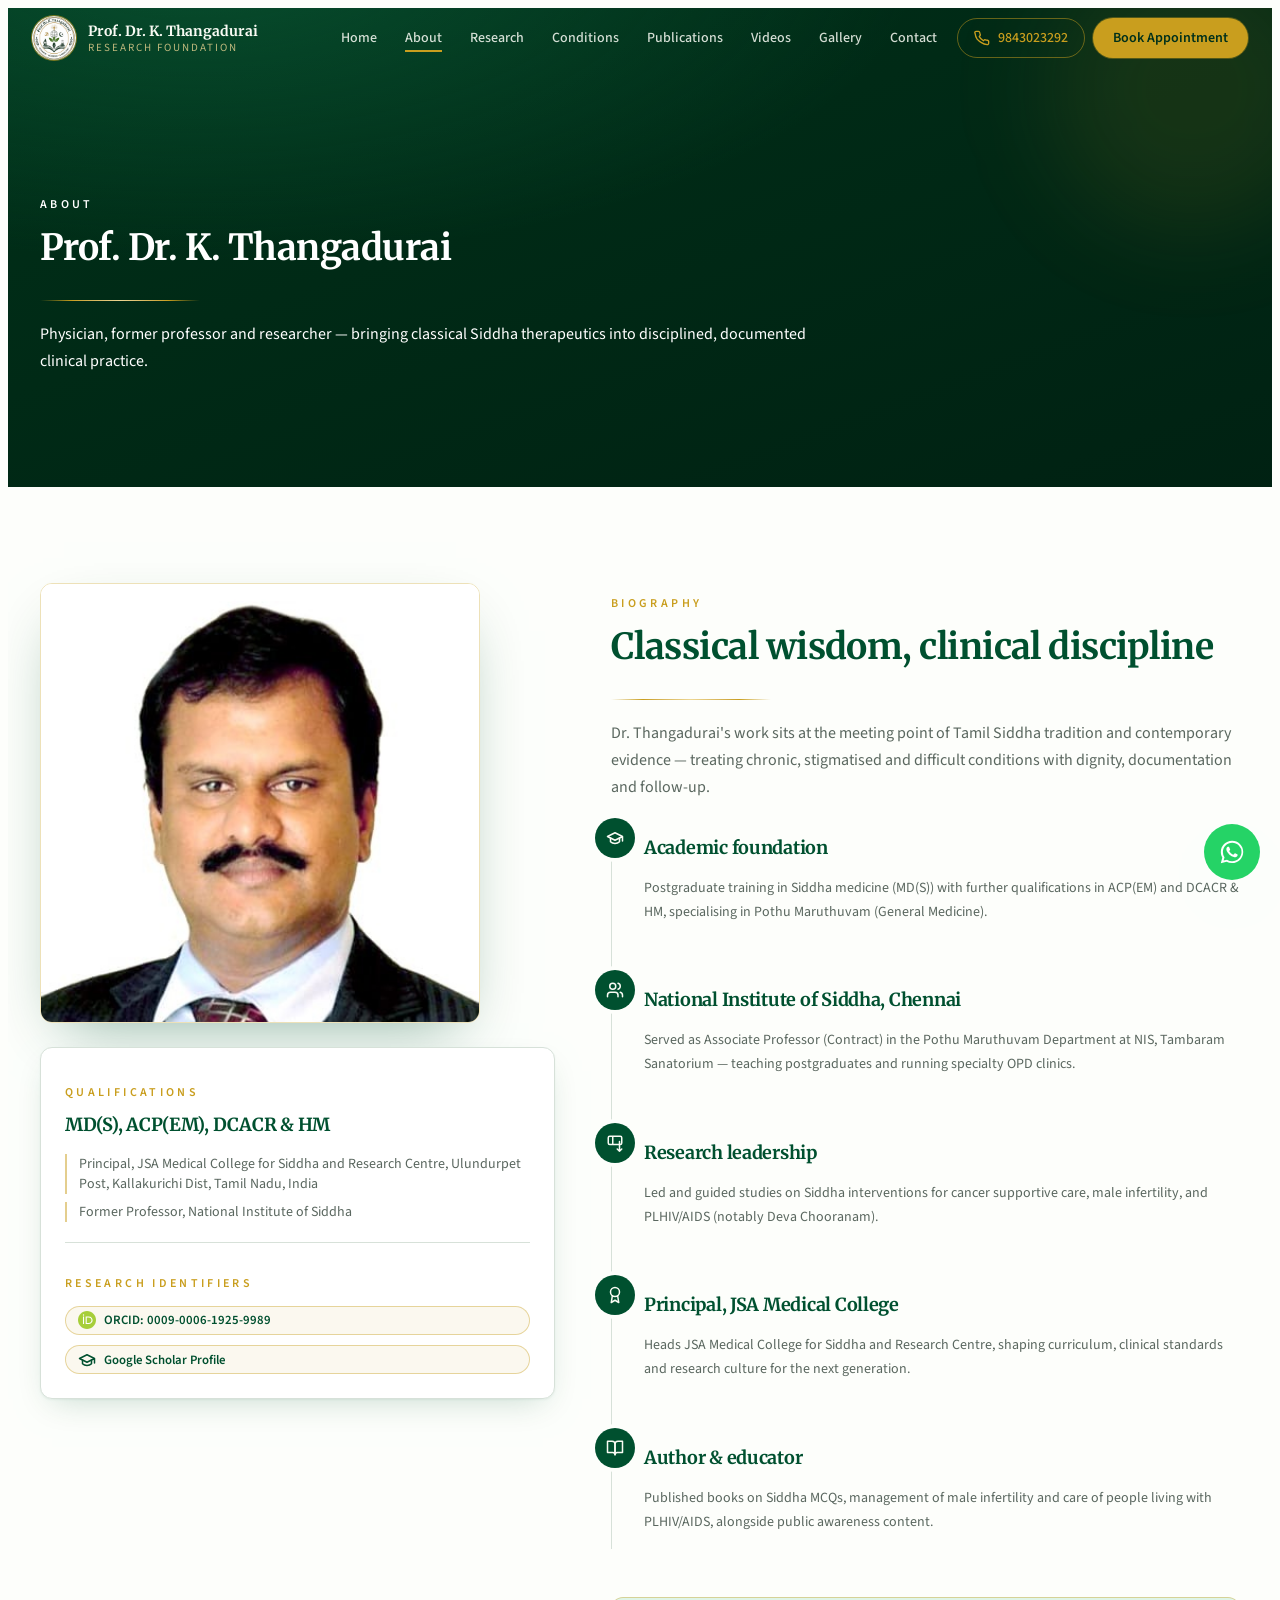
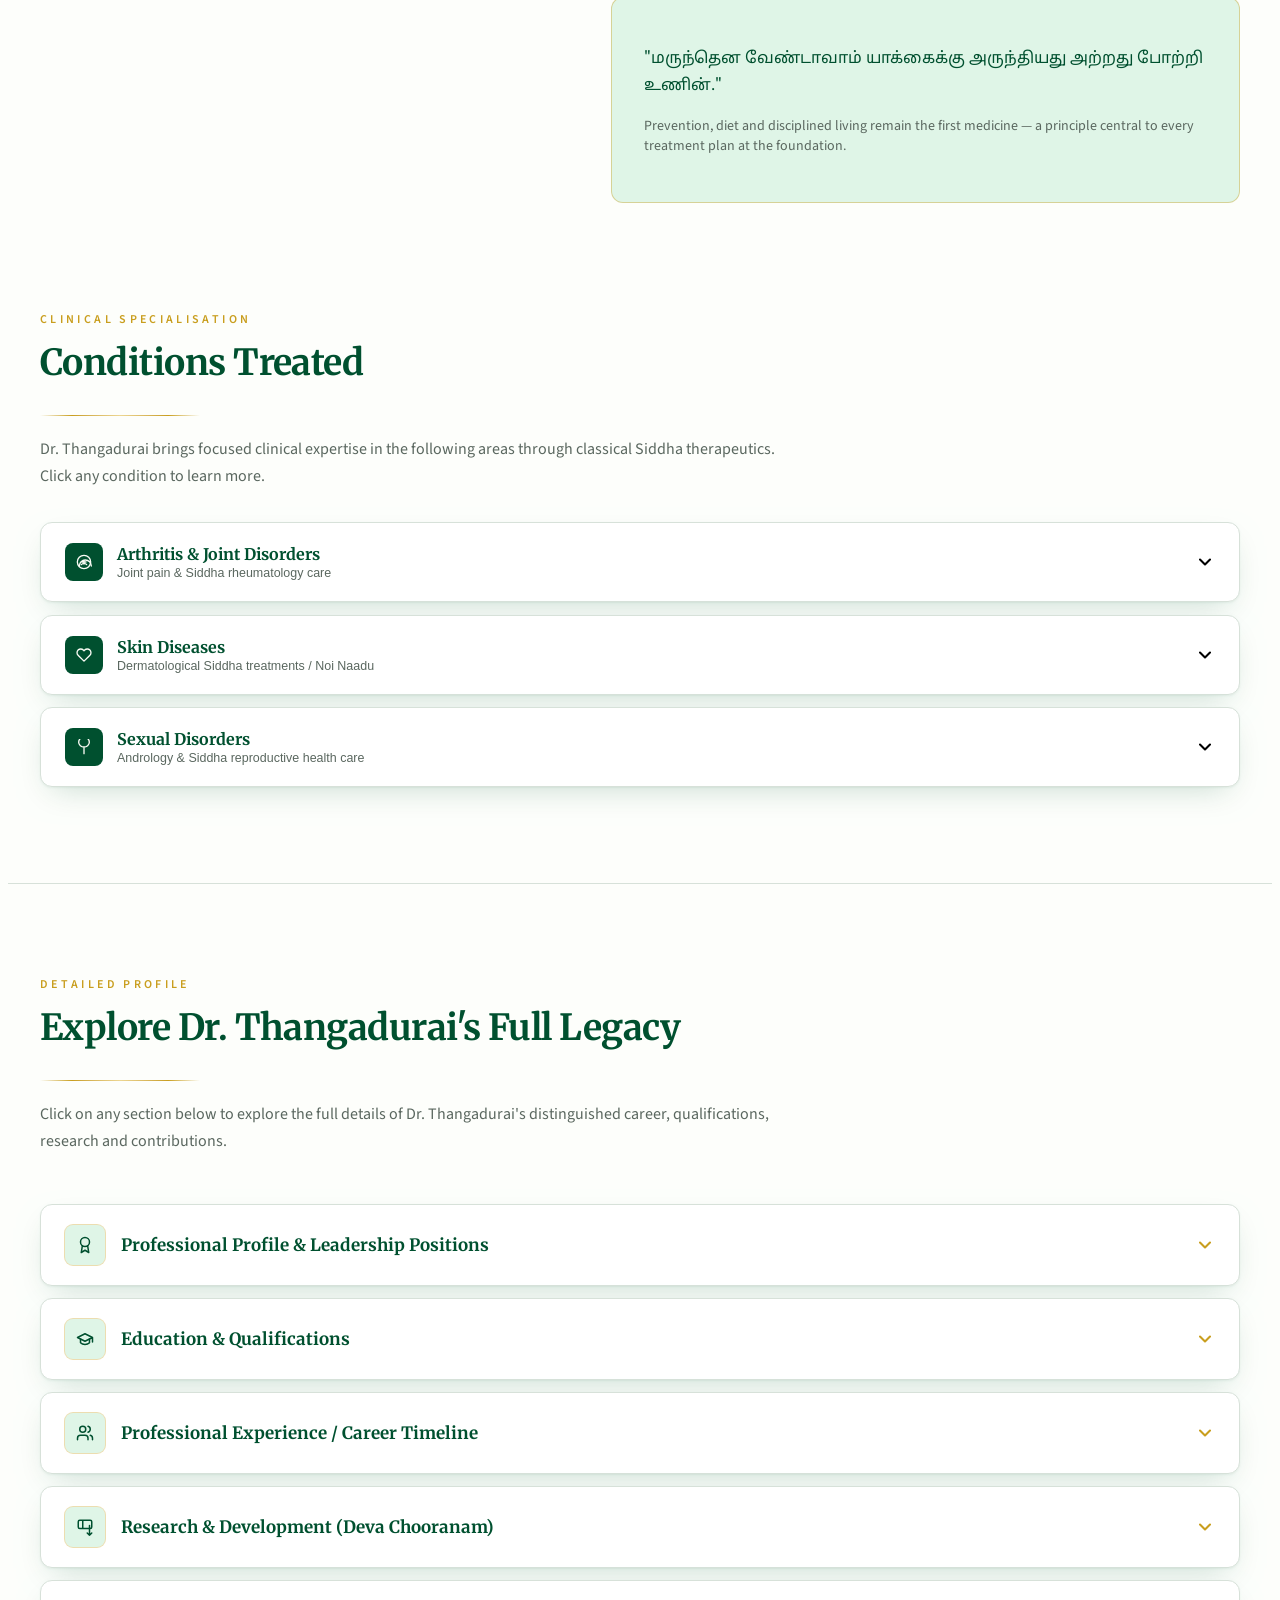
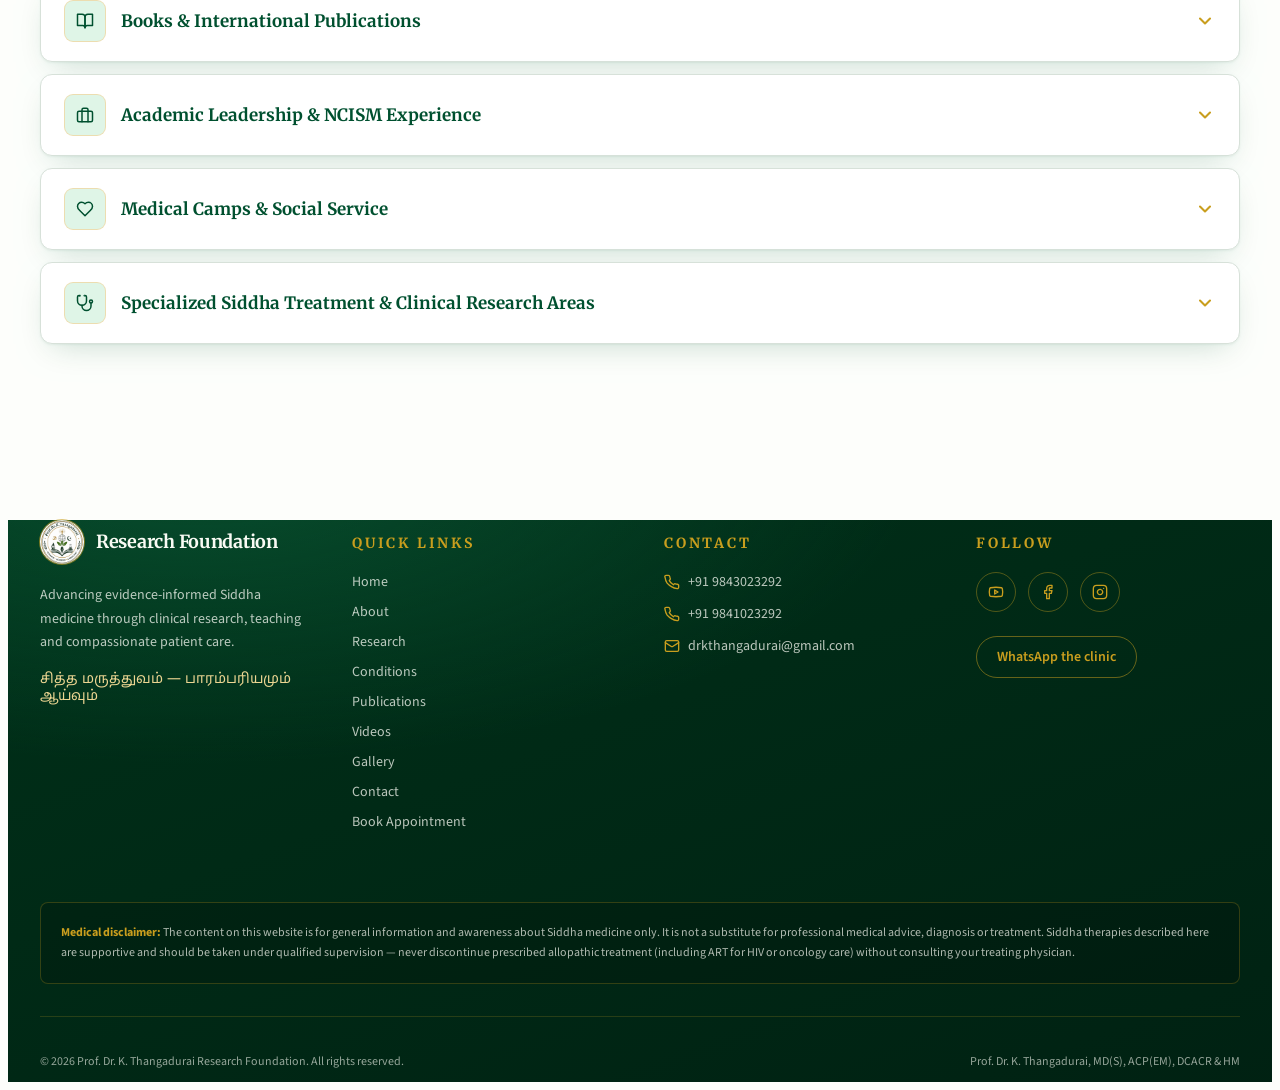
==== commit 0c397643: "Update Dr. K. Thangadurai profile identifiers, treatment options, book covers, and direct WhatsApp a" ====
--- a/about.html
+++ b/about.html
@@ -92,6 +92,34 @@
               <li class="about-role-item">Principal, JSA Medical College for Siddha and Research Centre, Ulundurpet Post, Kallakurichi Dist, Tamil Nadu, India</li>
               <li class="about-role-item">Former Professor, National Institute of Siddha</li>
             </ul>
+            <!-- Research Identifiers -->
+            <div style="margin-top:1.25rem;border-top:1px solid var(--border);padding-top:1.25rem;display:flex;flex-direction:column;gap:0.6rem;">
+              <p class="eyebrow-text" style="margin-bottom:0.25rem;">Research Identifiers</p>
+              <a href="https://orcid.org/0009-0006-1925-9989" target="_blank" rel="noopener noreferrer"
+                 style="display:inline-flex;align-items:center;gap:0.5rem;font-size:0.8rem;font-weight:600;color:var(--primary);text-decoration:none;border:1px solid oklch(0.72 0.14 88 / 0.4);background:oklch(0.72 0.14 88 / 0.07);border-radius:9999px;padding:0.3rem 0.75rem;transition:background 0.2s,border-color 0.2s;"
+                 onmouseover="this.style.background='oklch(0.72 0.14 88 / 0.15)';this.style.borderColor='oklch(0.72 0.14 88 / 0.7)';"
+                 onmouseout="this.style.background='oklch(0.72 0.14 88 / 0.07)';this.style.borderColor='oklch(0.72 0.14 88 / 0.4)';"
+                 aria-label="ORCID iD 0009-0006-1925-9989">
+                <!-- ORCID logo SVG -->
+                <svg width="18" height="18" viewBox="0 0 256 256" aria-hidden="true" style="flex-shrink:0;">
+                  <path d="M128 0C57.3 0 0 57.3 0 128s57.3 128 128 128 128-57.3 128-128S198.7 0 128 0z" fill="#A6CE39"/>
+                  <path d="M86.3 186.2H70.9V79.1h15.4v107.1zM108.9 79.1h41.6c39.6 0 57 28.3 57 53.6 0 27.5-21.5 53.6-56.8 53.6h-41.8V79.1zm15.4 93.3h24.5c34.9 0 42.9-26.5 42.9-39.7C191.7 111.2 178 93 148 93h-23.7v79.4zM88.7 56.8c0 5.5-4.5 10.1-10.1 10.1s-10.1-4.6-10.1-10.1c0-5.6 4.5-10.1 10.1-10.1s10.1 4.6 10.1 10.1z" fill="#fff"/>
+                </svg>
+                ORCID: 0009-0006-1925-9989
+              </a>
+              <a href="https://share.google/QrmZMPJmEXM0ZITOI" target="_blank" rel="noopener noreferrer"
+                 style="display:inline-flex;align-items:center;gap:0.5rem;font-size:0.8rem;font-weight:600;color:var(--primary);text-decoration:none;border:1px solid oklch(0.72 0.14 88 / 0.4);background:oklch(0.72 0.14 88 / 0.07);border-radius:9999px;padding:0.3rem 0.75rem;transition:background 0.2s,border-color 0.2s;"
+                 onmouseover="this.style.background='oklch(0.72 0.14 88 / 0.15)';this.style.borderColor='oklch(0.72 0.14 88 / 0.7)';"
+                 onmouseout="this.style.background='oklch(0.72 0.14 88 / 0.07)';this.style.borderColor='oklch(0.72 0.14 88 / 0.4)';"
+                 aria-label="Google Scholar Profile">
+                <!-- Scholar icon -->
+                <svg width="18" height="18" viewBox="0 0 24 24" aria-hidden="true" style="flex-shrink:0;" fill="none" stroke="var(--primary)" stroke-width="2" stroke-linecap="round" stroke-linejoin="round">
+                  <path d="M22 10v6M2 10l10-5 10 5-10 5z"/>
+                  <path d="M6 12v5c3 3 9 3 12 0v-5"/>
+                </svg>
+                Google Scholar Profile
+              </a>
+            </div>
           </div>
         </div>
 
@@ -145,6 +173,135 @@
             <p class="about-quote-sub">Prevention, diet and disciplined living remain the first medicine — a principle central to every treatment plan at the foundation.</p>
           </div>
         </div>
+      </div>
+    </section>
+
+    <!-- Conditions Treated Section -->
+    <section class="section-pad" style="padding-top:0;">
+      <div class="container">
+        <div class="reveal section-heading text-left" style="margin-bottom:2rem;">
+          <p class="eyebrow-text">Clinical Specialisation</p>
+          <h2 class="section-title font-display">Conditions Treated</h2>
+          <div class="gold-rule" aria-hidden="true"></div>
+          <p class="section-subtitle">Dr. Thangadurai brings focused clinical expertise in the following areas through classical Siddha therapeutics. Click any condition to learn more.</p>
+        </div>
+
+        <div id="conditions-treated-list" style="display:flex;flex-direction:column;gap:0.75rem;">
+
+          <!-- Arthritis -->
+          <div class="reveal cond-item" style="transition-delay:0ms;border-radius:0.75rem;border:1px solid var(--border);background:var(--card);box-shadow:var(--shadow-card);overflow:hidden;">
+            <button class="cond-trigger" type="button" aria-expanded="false" aria-controls="cond-body-1" id="cond-btn-1"
+              style="width:100%;display:flex;align-items:center;justify-content:space-between;gap:1rem;padding:1.25rem 1.5rem;background:none;border:none;cursor:pointer;text-align:left;">
+              <span style="display:flex;align-items:center;gap:0.85rem;">
+                <span style="display:grid;place-items:center;width:2.4rem;height:2.4rem;border-radius:0.5rem;background:var(--primary);color:var(--primary-foreground);flex-shrink:0;">
+                  <svg viewBox="0 0 24 24" fill="none" stroke="currentColor" stroke-width="2" stroke-linecap="round" stroke-linejoin="round" width="16" height="16" aria-hidden="true">
+                    <path d="M9 12h6m-3-3v6m-7 3a9 9 0 1 1 18 0v0"/>
+                    <circle cx="12" cy="12" r="10"/>
+                    <path d="M8 16s1.5-2 4-2 4 2 4 2"/>
+                  </svg>
+                </span>
+                <span>
+                  <span style="display:block;font-family:var(--font-display,Merriweather,serif);font-weight:700;font-size:1rem;color:var(--primary);">Arthritis &amp; Joint Disorders</span>
+                  <span style="display:block;font-size:0.78rem;color:var(--muted-foreground);margin-top:0.1rem;">Joint pain &amp; Siddha rheumatology care</span>
+                </span>
+              </span>
+              <svg class="cond-chevron" viewBox="0 0 24 24" fill="none" stroke="currentColor" stroke-width="2.5" stroke-linecap="round" stroke-linejoin="round" width="20" height="20" aria-hidden="true" style="flex-shrink:0;transition:transform 0.35s cubic-bezier(0.16,1,0.3,1);"><path d="m6 9 6 6 6-6"/></svg>
+            </button>
+            <div id="cond-body-1" style="display:grid;grid-template-rows:0fr;transition:grid-template-rows 0.4s cubic-bezier(0.16,1,0.3,1);" role="region" aria-labelledby="cond-btn-1">
+              <div style="overflow:hidden;">
+                <div style="padding:0 1.5rem 1.5rem 1.5rem;border-top:1px solid var(--border);padding-top:1.25rem;">
+                  <ul style="list-style:none;padding:0;margin:0;display:flex;flex-direction:column;gap:0.6rem;">
+                    <li style="display:flex;align-items:flex-start;gap:0.625rem;font-size:0.9rem;line-height:1.65;color:var(--muted-foreground);"><span style="flex-shrink:0;margin-top:0.45rem;width:6px;height:6px;border-radius:50%;background:var(--gold);display:inline-block;"></span>Management of both degenerative (osteoarthritis) and inflammatory (rheumatoid arthritis) joint conditions.</li>
+                    <li style="display:flex;align-items:flex-start;gap:0.625rem;font-size:0.9rem;line-height:1.65;color:var(--muted-foreground);"><span style="flex-shrink:0;margin-top:0.45rem;width:6px;height:6px;border-radius:50%;background:var(--gold);display:inline-block;"></span>Classical formulations including <em>Vatha Kudineer</em> and herbo-mineral preparations tailored to individual <em>Vatha</em> imbalance.</li>
+                    <li style="display:flex;align-items:flex-start;gap:0.625rem;font-size:0.9rem;line-height:1.65;color:var(--muted-foreground);"><span style="flex-shrink:0;margin-top:0.45rem;width:6px;height:6px;border-radius:50%;background:var(--gold);display:inline-block;"></span>Complementary Thokkanam (therapeutic massage), diet therapy and lifestyle modification plans.</li>
+                    <li style="display:flex;align-items:flex-start;gap:0.625rem;font-size:0.9rem;line-height:1.65;color:var(--muted-foreground);"><span style="flex-shrink:0;margin-top:0.45rem;width:6px;height:6px;border-radius:50%;background:var(--gold);display:inline-block;"></span>Reduction of pain, inflammation and improvement of joint mobility through evidence-informed Siddha protocols.</li>
+                  </ul>
+                  <div style="display:flex;flex-wrap:wrap;gap:0.5rem;margin-top:1rem;">
+                    <span style="display:inline-flex;align-items:center;border-radius:9999px;border:1px solid oklch(0.72 0.14 88 / 0.35);background:oklch(0.72 0.14 88 / 0.08);padding:0.2rem 0.75rem;font-size:0.72rem;font-weight:600;color:var(--primary);">Osteoarthritis</span>
+                    <span style="display:inline-flex;align-items:center;border-radius:9999px;border:1px solid oklch(0.72 0.14 88 / 0.35);background:oklch(0.72 0.14 88 / 0.08);padding:0.2rem 0.75rem;font-size:0.72rem;font-weight:600;color:var(--primary);">Rheumatoid Arthritis</span>
+                    <span style="display:inline-flex;align-items:center;border-radius:9999px;border:1px solid oklch(0.72 0.14 88 / 0.35);background:oklch(0.72 0.14 88 / 0.08);padding:0.2rem 0.75rem;font-size:0.72rem;font-weight:600;color:var(--primary);">Vatha Kudineer</span>
+                    <span style="display:inline-flex;align-items:center;border-radius:9999px;border:1px solid oklch(0.72 0.14 88 / 0.35);background:oklch(0.72 0.14 88 / 0.08);padding:0.2rem 0.75rem;font-size:0.72rem;font-weight:600;color:var(--primary);">Thokkanam</span>
+                  </div>
+                </div>
+              </div>
+            </div>
+          </div>
+
+          <!-- Skin Diseases -->
+          <div class="reveal cond-item" style="transition-delay:80ms;border-radius:0.75rem;border:1px solid var(--border);background:var(--card);box-shadow:var(--shadow-card);overflow:hidden;">
+            <button class="cond-trigger" type="button" aria-expanded="false" aria-controls="cond-body-2" id="cond-btn-2"
+              style="width:100%;display:flex;align-items:center;justify-content:space-between;gap:1rem;padding:1.25rem 1.5rem;background:none;border:none;cursor:pointer;text-align:left;">
+              <span style="display:flex;align-items:center;gap:0.85rem;">
+                <span style="display:grid;place-items:center;width:2.4rem;height:2.4rem;border-radius:0.5rem;background:var(--primary);color:var(--primary-foreground);flex-shrink:0;">
+                  <svg viewBox="0 0 24 24" fill="none" stroke="currentColor" stroke-width="2" stroke-linecap="round" stroke-linejoin="round" width="16" height="16" aria-hidden="true">
+                    <path d="M20.84 4.61a5.5 5.5 0 0 0-7.78 0L12 5.67l-1.06-1.06a5.5 5.5 0 0 0-7.78 7.78l1.06 1.06L12 21.23l7.78-7.78 1.06-1.06a5.5 5.5 0 0 0 0-7.78z"/>
+                  </svg>
+                </span>
+                <span>
+                  <span style="display:block;font-family:var(--font-display,Merriweather,serif);font-weight:700;font-size:1rem;color:var(--primary);">Skin Diseases</span>
+                  <span style="display:block;font-size:0.78rem;color:var(--muted-foreground);margin-top:0.1rem;">Dermatological Siddha treatments / Noi Naadu</span>
+                </span>
+              </span>
+              <svg class="cond-chevron" viewBox="0 0 24 24" fill="none" stroke="currentColor" stroke-width="2.5" stroke-linecap="round" stroke-linejoin="round" width="20" height="20" aria-hidden="true" style="flex-shrink:0;transition:transform 0.35s cubic-bezier(0.16,1,0.3,1);"><path d="m6 9 6 6 6-6"/></svg>
+            </button>
+            <div id="cond-body-2" style="display:grid;grid-template-rows:0fr;transition:grid-template-rows 0.4s cubic-bezier(0.16,1,0.3,1);" role="region" aria-labelledby="cond-btn-2">
+              <div style="overflow:hidden;">
+                <div style="padding:0 1.5rem 1.5rem 1.5rem;border-top:1px solid var(--border);padding-top:1.25rem;">
+                  <ul style="list-style:none;padding:0;margin:0;display:flex;flex-direction:column;gap:0.6rem;">
+                    <li style="display:flex;align-items:flex-start;gap:0.625rem;font-size:0.9rem;line-height:1.65;color:var(--muted-foreground);"><span style="flex-shrink:0;margin-top:0.45rem;width:6px;height:6px;border-radius:50%;background:var(--gold);display:inline-block;"></span>Treatment of psoriasis, eczema, vitiligo (<em>Venpulli</em>), fungal disorders and chronic inflammatory skin conditions.</li>
+                    <li style="display:flex;align-items:flex-start;gap:0.625rem;font-size:0.9rem;line-height:1.65;color:var(--muted-foreground);"><span style="flex-shrink:0;margin-top:0.45rem;width:6px;height:6px;border-radius:50%;background:var(--gold);display:inline-block;"></span>Time-tested preparations including <em>Gandhaga Rasayanam</em> and <em>Nandhi Mezhugu</em> for external and internal application.</li>
+                    <li style="display:flex;align-items:flex-start;gap:0.625rem;font-size:0.9rem;line-height:1.65;color:var(--muted-foreground);"><span style="flex-shrink:0;margin-top:0.45rem;width:6px;height:6px;border-radius:50%;background:var(--gold);display:inline-block;"></span>Internal purification protocols (Shodhana) to address root-cause dosha imbalance underlying skin pathology.</li>
+                    <li style="display:flex;align-items:flex-start;gap:0.625rem;font-size:0.9rem;line-height:1.65;color:var(--muted-foreground);"><span style="flex-shrink:0;margin-top:0.45rem;width:6px;height:6px;border-radius:50%;background:var(--gold);display:inline-block;"></span>Dietary counselling to avoid trigger foods and support skin healing from within.</li>
+                  </ul>
+                  <div style="display:flex;flex-wrap:wrap;gap:0.5rem;margin-top:1rem;">
+                    <span style="display:inline-flex;align-items:center;border-radius:9999px;border:1px solid oklch(0.72 0.14 88 / 0.35);background:oklch(0.72 0.14 88 / 0.08);padding:0.2rem 0.75rem;font-size:0.72rem;font-weight:600;color:var(--primary);">Psoriasis</span>
+                    <span style="display:inline-flex;align-items:center;border-radius:9999px;border:1px solid oklch(0.72 0.14 88 / 0.35);background:oklch(0.72 0.14 88 / 0.08);padding:0.2rem 0.75rem;font-size:0.72rem;font-weight:600;color:var(--primary);">Vitiligo</span>
+                    <span style="display:inline-flex;align-items:center;border-radius:9999px;border:1px solid oklch(0.72 0.14 88 / 0.35);background:oklch(0.72 0.14 88 / 0.08);padding:0.2rem 0.75rem;font-size:0.72rem;font-weight:600;color:var(--primary);">Gandhaga Rasayanam</span>
+                    <span style="display:inline-flex;align-items:center;border-radius:9999px;border:1px solid oklch(0.72 0.14 88 / 0.35);background:oklch(0.72 0.14 88 / 0.08);padding:0.2rem 0.75rem;font-size:0.72rem;font-weight:600;color:var(--primary);">Shodhana</span>
+                  </div>
+                </div>
+              </div>
+            </div>
+          </div>
+
+          <!-- Sexual Disorders -->
+          <div class="reveal cond-item" style="transition-delay:160ms;border-radius:0.75rem;border:1px solid var(--border);background:var(--card);box-shadow:var(--shadow-card);overflow:hidden;">
+            <button class="cond-trigger" type="button" aria-expanded="false" aria-controls="cond-body-3" id="cond-btn-3"
+              style="width:100%;display:flex;align-items:center;justify-content:space-between;gap:1rem;padding:1.25rem 1.5rem;background:none;border:none;cursor:pointer;text-align:left;">
+              <span style="display:flex;align-items:center;gap:0.85rem;">
+                <span style="display:grid;place-items:center;width:2.4rem;height:2.4rem;border-radius:0.5rem;background:var(--primary);color:var(--primary-foreground);flex-shrink:0;">
+                  <svg viewBox="0 0 24 24" fill="none" stroke="currentColor" stroke-width="2" stroke-linecap="round" stroke-linejoin="round" width="16" height="16" aria-hidden="true">
+                    <path d="M12 22V12m0 0C8 12 4 9 4 5a8 8 0 0 1 16 0c0 4-4 7-8 7z"/>
+                  </svg>
+                </span>
+                <span>
+                  <span style="display:block;font-family:var(--font-display,Merriweather,serif);font-weight:700;font-size:1rem;color:var(--primary);">Sexual Disorders</span>
+                  <span style="display:block;font-size:0.78rem;color:var(--muted-foreground);margin-top:0.1rem;">Andrology &amp; Siddha reproductive health care</span>
+                </span>
+              </span>
+              <svg class="cond-chevron" viewBox="0 0 24 24" fill="none" stroke="currentColor" stroke-width="2.5" stroke-linecap="round" stroke-linejoin="round" width="20" height="20" aria-hidden="true" style="flex-shrink:0;transition:transform 0.35s cubic-bezier(0.16,1,0.3,1);"><path d="m6 9 6 6 6-6"/></svg>
+            </button>
+            <div id="cond-body-3" style="display:grid;grid-template-rows:0fr;transition:grid-template-rows 0.4s cubic-bezier(0.16,1,0.3,1);" role="region" aria-labelledby="cond-btn-3">
+              <div style="overflow:hidden;">
+                <div style="padding:0 1.5rem 1.5rem 1.5rem;border-top:1px solid var(--border);padding-top:1.25rem;">
+                  <ul style="list-style:none;padding:0;margin:0;display:flex;flex-direction:column;gap:0.6rem;">
+                    <li style="display:flex;align-items:flex-start;gap:0.625rem;font-size:0.9rem;line-height:1.65;color:var(--muted-foreground);"><span style="flex-shrink:0;margin-top:0.45rem;width:6px;height:6px;border-radius:50%;background:var(--gold);display:inline-block;"></span>Comprehensive management of male sexual and reproductive health — including erectile dysfunction and oligospermia.</li>
+                    <li style="display:flex;align-items:flex-start;gap:0.625rem;font-size:0.9rem;line-height:1.65;color:var(--muted-foreground);"><span style="flex-shrink:0;margin-top:0.45rem;width:6px;height:6px;border-radius:50%;background:var(--gold);display:inline-block;"></span><em>Muppu</em>-based formulations and Kayakalpa medicines for reproductive vitality restoration.</li>
+                    <li style="display:flex;align-items:flex-start;gap:0.625rem;font-size:0.9rem;line-height:1.65;color:var(--muted-foreground);"><span style="flex-shrink:0;margin-top:0.45rem;width:6px;height:6px;border-radius:50%;background:var(--gold);display:inline-block;"></span>Tailored nutritional counselling and lifestyle modification to support andrological health.</li>
+                    <li style="display:flex;align-items:flex-start;gap:0.625rem;font-size:0.9rem;line-height:1.65;color:var(--muted-foreground);"><span style="flex-shrink:0;margin-top:0.45rem;width:6px;height:6px;border-radius:50%;background:var(--gold);display:inline-block;"></span>Directly informed by Dr. Thangadurai's published clinical handbook — <em>Management of Male Infertility in Siddha</em>.</li>
+                  </ul>
+                  <div style="display:flex;flex-wrap:wrap;gap:0.5rem;margin-top:1rem;">
+                    <span style="display:inline-flex;align-items:center;border-radius:9999px;border:1px solid oklch(0.72 0.14 88 / 0.35);background:oklch(0.72 0.14 88 / 0.08);padding:0.2rem 0.75rem;font-size:0.72rem;font-weight:600;color:var(--primary);">Male Infertility</span>
+                    <span style="display:inline-flex;align-items:center;border-radius:9999px;border:1px solid oklch(0.72 0.14 88 / 0.35);background:oklch(0.72 0.14 88 / 0.08);padding:0.2rem 0.75rem;font-size:0.72rem;font-weight:600;color:var(--primary);">Andrology</span>
+                    <span style="display:inline-flex;align-items:center;border-radius:9999px;border:1px solid oklch(0.72 0.14 88 / 0.35);background:oklch(0.72 0.14 88 / 0.08);padding:0.2rem 0.75rem;font-size:0.72rem;font-weight:600;color:var(--primary);">Kayakalpa</span>
+                    <span style="display:inline-flex;align-items:center;border-radius:9999px;border:1px solid oklch(0.72 0.14 88 / 0.35);background:oklch(0.72 0.14 88 / 0.08);padding:0.2rem 0.75rem;font-size:0.72rem;font-weight:600;color:var(--primary);">Muppu</span>
+                  </div>
+                </div>
+              </div>
+            </div>
+          </div>
+
+        </div><!-- end #conditions-treated-list -->
       </div>
     </section>
 
@@ -183,6 +340,26 @@
                     <li>Former Member, Board of Studies, The TN Dr. MGR Medical University</li>
                     <li>Consultant, Bharathiraja Multi Specialty Hospital, T. Nagar, Chennai</li>
                   </ul>
+                  <!-- Research Identifiers -->
+                  <div class="accordion-badge-row" style="margin-top:1.25rem;">
+                    <a href="https://orcid.org/0009-0006-1925-9989" target="_blank" rel="noopener noreferrer" class="accordion-badge" style="text-decoration:none;gap:0.4rem;" aria-label="ORCID iD 0009-0006-1925-9989">
+                      <svg width="16" height="16" viewBox="0 0 24 24" aria-hidden="true" style="flex-shrink:0;" fill="none">
+                        <path d="M12 2C6.477 2 2 6.477 2 12s4.477 10 10 10 10-4.477 10-10S17.523 2 12 2z" fill="oklch(0.62 0.18 148)" opacity="0.18"/>
+                        <path d="M12 2C6.477 2 2 6.477 2 12s4.477 10 10 10 10-4.477 10-10S17.523 2 12 2z" stroke="oklch(0.38 0.09 158)" stroke-width="1.5"/>
+                        <text x="12" y="16" text-anchor="middle" font-size="9" font-weight="700" fill="oklch(0.38 0.09 158)" font-family="sans-serif">iD</text>
+                      </svg>
+                      ORCID: 0009-0006-1925-9989
+                    </a>
+                    <a href="https://share.google/QrmZMPJmEXM0ZITOI" target="_blank" rel="noopener noreferrer" class="accordion-badge" style="text-decoration:none;gap:0.4rem;" aria-label="Google Scholar Profile">
+                      <svg width="16" height="16" viewBox="0 0 24 24" aria-hidden="true" style="flex-shrink:0;" fill="none" stroke="oklch(0.38 0.09 158)" stroke-width="1.5" stroke-linecap="round" stroke-linejoin="round">
+                        <path d="M12 14c3.866 0 7-3.134 7-7S15.866 0 12 0 5 3.134 5 7s3.134 7 7 7z" transform="translate(0 2)"/>
+                        <path d="M2 22c0-3.866 4.477-7 10-7s10 3.134 10 7" />
+                        <line x1="12" y1="2" x2="12" y2="8"/>
+                        <line x1="9" y1="5" x2="15" y2="5"/>
+                      </svg>
+                      Google Scholar Profile
+                    </a>
+                  </div>
                 </div>
               </div>
             </div>
@@ -339,6 +516,51 @@
                     <li>Conducted numerous free Siddha medical camps and community healthcare initiatives.</li>
                     <li>Active in COVID-19 awareness and medical inpatient services.</li>
                   </ul>
+                </div>
+              </div>
+            </div>
+          </div>
+
+          <!-- 8. Specialized Siddha Treatment & Clinical Research Areas -->
+          <div class="accordion-item reveal" id="acc-8" style="transition-delay:420ms">
+            <button class="accordion-trigger" type="button" aria-expanded="false" aria-controls="acc-body-8" id="acc-btn-8">
+              <span class="accordion-trigger-left">
+                <span class="accordion-icon-wrap" aria-hidden="true">
+                  <svg viewBox="0 0 24 24" fill="none" stroke="currentColor" stroke-width="2" stroke-linecap="round" stroke-linejoin="round" width="18" height="18"><path d="M4.8 2.3A.3.3 0 1 0 5 2H4a2 2 0 0 0-2 2v5a6 6 0 0 0 6 6v0a6 6 0 0 0 6-6V4a2 2 0 0 0-2-2h-1a.2.2 0 1 0 .3.3"/><path d="M8 15v1a6 6 0 0 0 6 6v0a6 6 0 0 0 6-6v-4"/><circle cx="20" cy="10" r="2"/></svg>
+                </span>
+                <span class="accordion-trigger-label">Specialized Siddha Treatment &amp; Clinical Research Areas</span>
+              </span>
+              <svg class="accordion-chevron" viewBox="0 0 24 24" fill="none" stroke="currentColor" stroke-width="2.5" stroke-linecap="round" stroke-linejoin="round" width="20" height="20" aria-hidden="true"><path d="m6 9 6 6 6-6"/></svg>
+            </button>
+            <div class="accordion-body" id="acc-body-8" role="region" aria-labelledby="acc-btn-8">
+              <div class="accordion-body-inner">
+                <div class="accordion-content">
+                  <p>Dr. Thangadurai brings deep clinical experience in treating chronic and complex conditions through classical Siddha therapeutics, combining traditional formulations with documented evidence-based protocols.</p>
+                  <ul class="accordion-content-list" style="margin-top:1rem;">
+                    <li>
+                      <span>
+                        <strong style="color:var(--primary);">Arthritis &amp; Joint Disorders</strong> — Joint pain management and Siddha rheumatology care. Classical formulations such as <em>Vatha Kudineer</em> and herbo-mineral preparations are employed for both degenerative (osteoarthritis) and inflammatory (rheumatoid) joint conditions, alongside diet therapy and Thokkanam (therapeutic massage).
+                      </span>
+                    </li>
+                    <li>
+                      <span>
+                        <strong style="color:var(--primary);">Skin Diseases</strong> — Dermatological Siddha treatments. Management of conditions including psoriasis, eczema, vitiligo (Venpulli) and fungal disorders using time-tested preparations such as <em>Gandhaga Rasayanam</em>, <em>Nandhi Mezhugu</em> and internal purification (Shodhana) protocols.
+                      </span>
+                    </li>
+                    <li>
+                      <span>
+                        <strong style="color:var(--primary);">Sexual Disorders</strong> — Andrology and Siddha reproductive health care. Comprehensive management of male sexual and reproductive health issues — including erectile dysfunction, oligospermia and related conditions — using <em>Muppu</em>-based formulations, Kayakalpa medicines and tailored nutritional counselling. Directly informed by his published research on Male Infertility in Siddha.
+                      </span>
+                    </li>
+                  </ul>
+                  <div class="accordion-badge-row">
+                    <span class="accordion-badge">Arthritis</span>
+                    <span class="accordion-badge">Skin Diseases</span>
+                    <span class="accordion-badge">Sexual Disorders</span>
+                    <span class="accordion-badge">Rheumatology</span>
+                    <span class="accordion-badge">Andrology</span>
+                    <span class="accordion-badge">Dermatology</span>
+                  </div>
                 </div>
               </div>
             </div>
@@ -430,6 +652,47 @@
       document.getElementById('sparkle-dot').style.display = 'block';
     }
     document.getElementById('footer-year').textContent = new Date().getFullYear();
+
+    /* Conditions Treated expandable panels */
+    (function () {
+      var triggers = document.querySelectorAll('.cond-trigger');
+      triggers.forEach(function (btn) {
+        btn.addEventListener('click', function () {
+          var bodyId  = btn.getAttribute('aria-controls');
+          var body    = document.getElementById(bodyId);
+          var chevron = btn.querySelector('.cond-chevron');
+          var isOpen  = btn.getAttribute('aria-expanded') === 'true';
+
+          /* Close all other panels */
+          triggers.forEach(function (other) {
+            if (other !== btn) {
+              var ob = document.getElementById(other.getAttribute('aria-controls'));
+              var oc = other.querySelector('.cond-chevron');
+              other.setAttribute('aria-expanded', 'false');
+              if (ob) ob.style.gridTemplateRows = '0fr';
+              if (oc) oc.style.transform = 'rotate(0deg)';
+              var ci = other.closest('.cond-item');
+              if (ci) ci.style.borderColor = '';
+            }
+          });
+
+          /* Toggle clicked panel */
+          if (isOpen) {
+            btn.setAttribute('aria-expanded', 'false');
+            if (body) body.style.gridTemplateRows = '0fr';
+            if (chevron) chevron.style.transform = 'rotate(0deg)';
+            var item = btn.closest('.cond-item');
+            if (item) item.style.borderColor = '';
+          } else {
+            btn.setAttribute('aria-expanded', 'true');
+            if (body) body.style.gridTemplateRows = '1fr';
+            if (chevron) chevron.style.transform = 'rotate(180deg)';
+            var item2 = btn.closest('.cond-item');
+            if (item2) item2.style.borderColor = 'oklch(0.72 0.14 88 / 0.55)';
+          }
+        });
+      });
+    })();
   </script>
   <script src="js/main.js"></script>
 </body>
